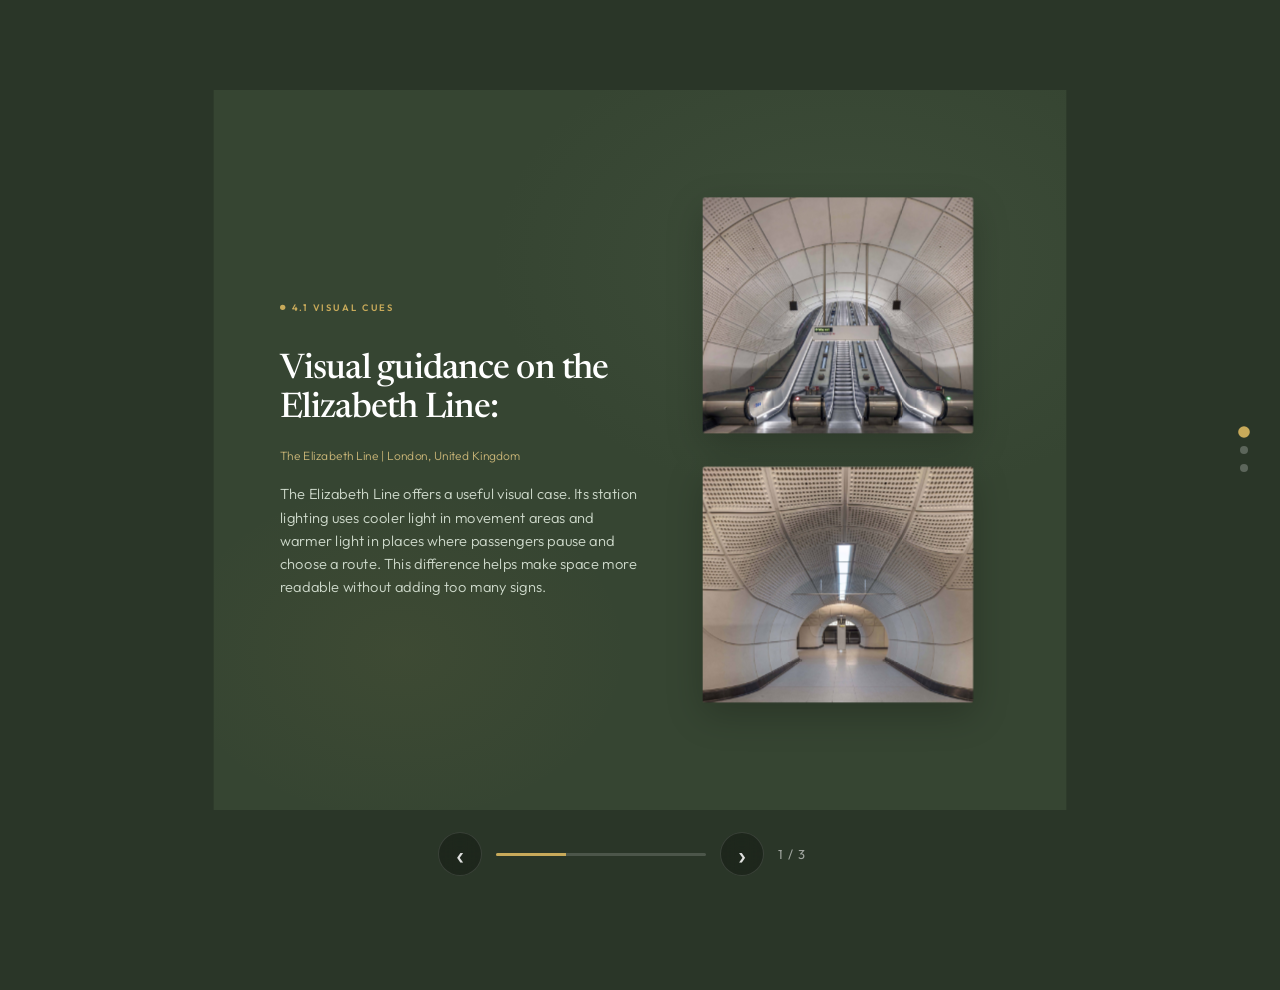
==== CaseStudy/index.html @ 285da4ed "Align case study typography" ====
<!DOCTYPE html>
<html lang="en">

<head>
    <meta charset="UTF-8">
    <meta name="viewport" content="width=device-width, initial-scale=1.0">
    <title>Case Study | Inclusive Design in Public Spaces</title>
    <link rel="preconnect" href="https://fonts.googleapis.com">
    <link rel="preconnect" href="https://fonts.gstatic.com" crossorigin>
    <link
        href="https://fonts.googleapis.com/css2?family=Newsreader:ital,wght@0,300;0,400;0,500;0,600;0,700;1,400&family=Outfit:wght@300;400;500;600;700&display=swap"
        rel="stylesheet">
    <link rel="stylesheet" href="../styles.css">
    <style>
        body.case-study-page {
            background: var(--cream);
        }

        .case-study-page .section-nav {
            opacity: 1;
        }

        .case-study-page .controls {
            opacity: 1;
        }

        .case-study-page .img-frame {
            cursor: zoom-in;
        }

        .case-study-page .img-frame:focus-visible {
            outline: 3px solid var(--gold-400);
            outline-offset: 6px;
        }

        .case-study-page .case-study-project {
            margin: 0;
            font-size: 18px;
            font-weight: 300;
            line-height: 1.58;
        }

        .case-study-page .slide-dark .case-study-project {
            color: rgba(222, 197, 129, .88);
        }

        .case-study-page .slide-light .case-study-project {
            color: var(--sage-600);
        }

        .case-study-page .relation-slide .case-study-project {
            max-width: 700px;
            width: 100%;
            margin: 0 0 26px;
            justify-self: start;
            text-align: left;
        }

        .case-study-lightbox[hidden] {
            display: none;
        }

        .case-study-lightbox {
            position: fixed;
            inset: 0;
            z-index: 12000;
            display: flex;
            align-items: center;
            justify-content: center;
            padding: clamp(18px, 4vw, 56px);
            background: rgba(25, 32, 24, .88);
            backdrop-filter: blur(12px);
            opacity: 0;
            pointer-events: none;
            transition: opacity .28s var(--ease);
        }

        .case-study-lightbox.is-open {
            opacity: 1;
            pointer-events: auto;
        }

        .case-study-lightbox img {
            max-width: min(96vw, 1440px);
            max-height: 86vh;
            object-fit: contain;
            border-radius: 14px;
            background: #fff;
            box-shadow: 0 24px 90px rgba(0, 0, 0, .46);
            opacity: 0;
            transform: translateY(24px) scale(.96);
            transition: opacity .28s var(--ease), transform .34s var(--ease);
        }

        .case-study-lightbox.is-open img {
            opacity: 1;
            transform: translateY(0) scale(1);
        }

        .case-study-lightbox #lightboxClose {
            position: absolute;
            top: max(18px, env(safe-area-inset-top));
            right: max(18px, env(safe-area-inset-right));
            width: 48px;
            height: 48px;
            min-width: 48px;
            min-height: 48px;
            box-sizing: border-box;
            aspect-ratio: 1;
            display: grid;
            place-items: center;
            padding: 0;
            border: 1px solid rgba(255, 255, 255, .28);
            border-radius: 999px;
            background: rgba(0, 0, 0, .34);
            color: #fff;
            font-size: 30px;
            line-height: 1;
            appearance: none;
            -webkit-appearance: none;
            backdrop-filter: blur(10px);
            transform: translateY(8px);
            opacity: 0;
            transition: opacity .24s var(--ease), transform .3s var(--ease);
        }

        .case-study-lightbox.is-open #lightboxClose {
            opacity: 1;
            transform: translateY(0);
        }

        @media (max-width: 900px) {

            html,
            body.case-study-page {
                height: 100%;
                overflow: hidden;
            }

            body.case-study-page {
                display: block;
                background: var(--cream);
            }

            .case-study-page .stage {
                position: fixed;
                inset: 0;
                width: 100vw !important;
                height: 100vh !important;
                height: 100dvh !important;
                min-height: 100svh;
                transform: none !important;
                transform-origin: center center;
                overflow: hidden;
            }

            .case-study-page .slide {
                inset: 0;
                width: 100%;
                min-height: 100%;
                overflow-x: hidden;
                overflow-y: auto;
                -webkit-overflow-scrolling: touch;
            }

            .case-study-page .slide.active {
                display: flex;
            }

            .case-study-page .slide-dark {
                background: var(--sage-950);
            }

            .case-study-page .slide-light {
                background: var(--cream);
            }

            .case-study-page .section-slide {
                justify-content: center;
                align-items: flex-start;
                padding: 36px 24px 104px;
                text-align: left;
            }

            .case-study-page .section-layout {
                width: 100%;
                max-width: 560px;
                flex-direction: column;
                align-items: flex-start;
                transform: none;
            }

            .case-study-page .section-slide .section-mark {
                width: auto;
                font-size: clamp(82px, 29vw, 132px);
                line-height: .86;
                margin-bottom: 12px;
            }

            .case-study-page .section-copy {
                width: 100%;
            }

            .case-study-page .section-kicker {
                margin-bottom: 14px;
            }

            .case-study-page .section-slide .heading-xl {
                font-size: clamp(42px, 13vw, 64px);
                line-height: 1.02;
            }

            .case-study-page .section-line {
                margin: 22px 0 20px;
            }

            .case-study-page .section-slide .section-subtitle {
                max-width: 100%;
                font-size: clamp(18px, 5vw, 22px);
                line-height: 1.5;
            }

            .case-study-page .finding-slide,
            .case-study-page .finding-slide.reverse {
                flex-direction: column;
                align-items: center;
                justify-content: flex-start;
                gap: 22px;
                padding: 28px 18px 118px;
            }

            .case-study-page .finding-copy {
                order: 1;
                width: min(100%, 560px);
                flex: none;
                gap: 16px;
                margin: 0 auto;
            }

            .case-study-page .finding-copy .heading-lg {
                max-width: 100%;
                font-size: clamp(30px, 9.2vw, 46px);
            }

            .case-study-page .finding-images {
                order: 2;
                width: min(100%, 560px);
                height: auto;
                flex: none;
                display: grid;
                grid-template-columns: 1fr;
                grid-template-rows: none;
                gap: 14px;
                justify-items: center;
                margin: 0 auto;
            }

            .case-study-page .finding-images .img-frame {
                width: min(100%, 520px);
                height: clamp(220px, 56vw, 350px);
                border-radius: 18px;
                margin: 0 auto;
            }

            .case-study-page .finding-images .img-frame.contain {
                background: rgba(255, 255, 255, .72);
            }

            .case-study-page .finding-slide.reverse .finding-images .img-frame.contain {
                height: auto;
                aspect-ratio: 4 / 3;
                background: #fff;
            }

            .case-study-page .finding-slide.reverse .finding-images .img-frame.contain img {
                width: 100%;
                height: 100%;
                object-fit: contain;
                background: #fff;
            }

            .case-study-page .relation-slide {
                flex-direction: column;
                align-items: center;
                justify-content: flex-start;
                gap: 18px;
                padding: 28px 18px 118px;
                text-align: left;
            }

            .case-study-page .relation-slide>.section-badge,
            .case-study-page .relation-slide>.heading-lg,
            .case-study-page .relation-slide>.case-study-project,
            .case-study-page .relation-text,
            .case-study-page .relation-images {
                width: min(100%, 560px);
                margin-left: auto;
                margin-right: auto;
            }

            .case-study-page .relation-slide .heading-lg {
                max-width: 560px;
                margin-top: 0;
                margin-bottom: 0;
                font-size: clamp(30px, 9.2vw, 46px);
                line-height: 1.08;
            }

            .case-study-page .relation-text {
                max-width: 560px;
            }

            .case-study-page .case-study-project,
            .case-study-page .relation-slide .case-study-project {
                font-size: clamp(14px, 3.8vw, 18px);
                line-height: 1.58;
                margin-top: 0;
                margin-bottom: 0;
                text-align: left;
            }

            .case-study-page .relation-images {
                display: grid;
                grid-template-columns: 1fr;
                grid-template-rows: none;
                gap: 14px;
                height: auto;
                min-height: 0;
                justify-items: center;
            }

            .case-study-page .relation-images .img-frame {
                width: min(100%, 520px);
                height: clamp(220px, 56vw, 350px);
                border-radius: 18px;
                margin: 0 auto;
                background: rgba(255, 255, 255, .72);
            }

            .case-study-page .relation-images .img-frame.contain img {
                object-fit: contain;
                background: #fff;
            }

            .case-study-page .controls {
                left: 50%;
                right: auto;
                bottom: max(14px, env(safe-area-inset-bottom));
                transform: translate(-50%, 24px);
                width: min(calc(100vw - 32px), 340px);
                display: grid;
                grid-template-columns: 48px minmax(120px, 1fr) 48px;
                grid-template-rows: 48px auto;
                column-gap: 12px;
                row-gap: 5px;
                align-items: center;
                justify-items: center;
                opacity: 0;
                pointer-events: none;
                transition: opacity .28s var(--ease), transform .32s var(--ease);
            }

            .case-study-page.controls-revealed .controls {
                opacity: 1;
                pointer-events: auto;
                transform: translate(-50%, 0);
            }

            .case-study-page .controls button {
                width: 48px;
                height: 48px;
                min-width: 48px;
                min-height: 48px;
                flex: 0 0 auto;
                display: grid;
                place-items: center;
                padding: 0;
                background: rgba(0, 0, 0, .42);
                font-size: 34px;
                line-height: 1;
            }

            .case-study-page .progress-bar {
                width: 100%;
                grid-column: 2;
                grid-row: 1;
            }

            .case-study-page #slideCounter {
                grid-column: 1 / -1;
                grid-row: 2;
                min-width: 0;
                color: rgba(255, 255, 255, .76);
                font-size: 12px;
                text-align: center;
            }

            .case-study-page .section-nav {
                right: 14px;
                top: 18px;
                transform: none;
                flex-direction: row;
                gap: 9px;
                opacity: 1;
            }

            .case-study-page .nav-dot {
                width: 9px;
                height: 9px;
                background: rgba(255, 255, 255, .42);
                box-shadow: 0 0 0 1px rgba(42, 54, 40, .2);
            }

            .case-study-page .nav-dot.active {
                background: var(--gold-400);
            }
        }
    </style>
</head>

<body class="case-study-page">
    <nav class="section-nav" id="sectionNav" aria-label="Slide navigation"></nav>

    <main class="stage" id="stage">
        <section class="slide slide-dark active finding-slide" data-title="Visual Cues">
            <div class="finding-copy">
                <div class="anim-1 section-badge gold"><span class="dot"></span>4.1 Visual Cues</div>
                <h2 class="heading-lg anim-2 editable-text">Visual guidance on the Elizabeth Line:</h2>
                <p class="case-study-project anim-3 editable-text">The Elizabeth Line | London, United Kingdom</p>
                <p class="body-md muted-light anim-4 editable-text">The Elizabeth Line offers a useful visual case. Its
                    station lighting uses cooler light in movement areas and warmer light in places where passengers
                    pause
                    and choose a route. This difference helps make space more readable without adding too many signs.
                </p>
            </div>
            <div class="finding-images anim-scale">
                <figure class="img-frame"><img src="../sources/ppt-content_files/slide_17_image_20.jpg"
                        alt="Elizabeth Line lighting cue"></figure>
                <figure class="img-frame"><img src="../sources/ppt-content_files/slide_17_image_21.jpg"
                        alt="Elizabeth Line wayfinding light"></figure>
            </div>
        </section>

        <section class="slide slide-light finding-slide reverse" data-title="Tactile Cues">
            <div class="finding-images anim-scale">
                <figure class="img-frame"><img src="../sources/ppt-content_files/slide_18_image_22.png"
                        alt="Hazelwood School tactile wall"></figure>
                <figure class="img-frame contain"><img src="../sources/ppt-content_files/slide_18_image_23.png"
                        alt="Hazelwood School route diagram"></figure>
            </div>
            <div class="finding-copy">
                <div class="anim-1 section-badge sage"><span class="dot"></span>4.2 Tactile Cues</div>
                <h2 class="heading-lg anim-2 editable-text">Hazelwood School’s tactile wall</h2>
                <p class="case-study-project anim-3 editable-text">Hazelwood School | Glasgow, United Kingdom</p>
                <p class="body-md anim-4 editable-text">Hazelwood School was designed for children and young people with
                    dual sensory impairments. Its cork-clad sensory wall and trail rail provide steady touch feedback
                    along the route, helping students confirm their location and move with more freedom</p>
            </div>
        </section>

        <section class="slide slide-dark relation-slide" data-title="Vision and Touch" data-relation-version="2">
            <div class="anim-1 section-badge gold"><span class="dot"></span>4.3 Vision and Touch</div>
            <h2 class="heading-lg anim-2 editable-text">The Relationship Between Vision and Touch in The Enabling
                Village</h2>
            <p class="case-study-project anim-3 editable-text">The Enabling Village | Singapore</p>
            <p class="body-md muted-light relation-text anim-4 editable-text">The Enabling Village in Singapore
                illustrates this synergy as a model for universal design. Its continuous pathway system, the "Enable
                Lane," synthesizes visual and tactile cues. For low-vision visitors, high-contrast block colors
                differentiate building zones and walking paths. This visual clarity is simultaneously reinforced by
                varying tactile intensities: the darker, central areas of the path provide stronger tactile feedback,
                while the lighter, peripheral areas offer weaker tactile sensations.</p>
            <div class="relation-images anim-5">
                <figure class="img-frame contain"><img src="../sources/ppt-content_files/slide_19_image_24.png"
                        alt="Enabling Village integrated visual path"></figure>
                <figure class="img-frame contain"><img src="../sources/ppt-content_files/slide_19_image_25.png"
                        alt="Synchronized tactile floor indicators"></figure>
            </div>
        </section>
    </main>

    <div class="controls" aria-label="Slide controls">
        <button type="button" id="prevBtn" aria-label="Previous slide">‹</button>
        <div class="progress-bar">
            <div id="progressFill"></div>
        </div>
        <button type="button" id="nextBtn" aria-label="Next slide">›</button>
        <span id="slideCounter">1 / 3</span>
    </div>

    <div class="case-study-lightbox" id="imageLightbox" hidden>
        <button type="button" id="lightboxClose" aria-label="Close image preview">×</button>
        <img id="lightboxImage" alt="">
    </div>

    <script>
        (function () {
            const stage = document.getElementById('stage');
            const slides = Array.from(document.querySelectorAll('.slide'));
            const progressFill = document.getElementById('progressFill');
            const slideCounter = document.getElementById('slideCounter');
            const sectionNav = document.getElementById('sectionNav');
            const prevBtn = document.getElementById('prevBtn');
            const nextBtn = document.getElementById('nextBtn');
            const controls = document.querySelector('.controls');
            const lightbox = document.getElementById('imageLightbox');
            const lightboxImage = document.getElementById('lightboxImage');
            const lightboxClose = document.getElementById('lightboxClose');
            const mobileQuery = window.matchMedia('(max-width: 900px)');
            let current = 0;
            let touchStartX = 0;
            let touchStartY = 0;
            let lastSwipeAt = 0;
            let lightboxCloseTimer = 0;
            let controlsTimer = 0;

            function scaleStage() {
                if (mobileQuery.matches) {
                    stage.style.transform = 'none';
                    return;
                }
                const scale = Math.min(window.innerWidth / 1920, window.innerHeight / 1080);
                stage.style.transform = `scale(${scale})`;
            }

            function setBodyBackground() {
                document.body.style.background = slides[current].classList.contains('slide-dark') ? 'var(--sage-950)' : 'var(--cream)';
            }

            function showSlide(index) {
                current = Math.max(0, Math.min(index, slides.length - 1));
                slides.forEach((slide, idx) => slide.classList.toggle('active', idx === current));
                progressFill.style.width = `${((current + 1) / slides.length) * 100}%`;
                slideCounter.textContent = `${current + 1} / ${slides.length}`;
                Array.from(sectionNav.children).forEach((dot, idx) => dot.classList.toggle('active', idx === current));
                setBodyBackground();
                scaleStage();
            }

            function revealControls() {
                document.body.classList.add('controls-revealed');
                window.clearTimeout(controlsTimer);
                controlsTimer = window.setTimeout(() => {
                    document.body.classList.remove('controls-revealed');
                }, 3200);
            }

            function openLightbox(frame) {
                if (Date.now() - lastSwipeAt < 260) return;
                const img = frame.querySelector('img');
                if (!img) return;
                window.clearTimeout(lightboxCloseTimer);
                lightboxImage.src = img.currentSrc || img.src;
                lightboxImage.alt = img.alt || '';
                lightbox.hidden = false;
                document.body.classList.add('lightbox-open');
                window.requestAnimationFrame(() => {
                    lightbox.classList.add('is-open');
                });
                lightboxClose.focus();
            }

            function closeLightbox() {
                if (lightbox.hidden) return;
                lightbox.classList.remove('is-open');
                document.body.classList.remove('lightbox-open');
                window.clearTimeout(lightboxCloseTimer);
                lightboxCloseTimer = window.setTimeout(() => {
                    if (lightbox.classList.contains('is-open')) return;
                    lightbox.hidden = true;
                    lightboxImage.removeAttribute('src');
                }, 360);
            }

            slides.forEach((slide, index) => {
                const dot = document.createElement('button');
                dot.type = 'button';
                dot.className = 'nav-dot';
                dot.title = slide.dataset.title || `Slide ${index + 1}`;
                dot.setAttribute('aria-label', `Go to ${dot.title}`);
                dot.addEventListener('click', () => showSlide(index));
                sectionNav.appendChild(dot);
            });

            document.querySelectorAll('.img-frame').forEach(frame => {
                frame.tabIndex = 0;
                frame.setAttribute('role', 'button');
                frame.setAttribute('aria-label', 'Open image preview');
                frame.addEventListener('click', () => openLightbox(frame));
                frame.addEventListener('keydown', e => {
                    if (e.key !== 'Enter' && e.key !== ' ') return;
                    e.preventDefault();
                    e.stopPropagation();
                    openLightbox(frame);
                });
            });

            prevBtn.addEventListener('click', () => showSlide(current - 1));
            nextBtn.addEventListener('click', () => showSlide(current + 1));
            controls.addEventListener('pointerdown', revealControls);
            controls.addEventListener('click', revealControls);
            lightboxClose.addEventListener('click', closeLightbox);
            lightbox.addEventListener('click', e => {
                if (e.target === lightbox) closeLightbox();
            });
            window.addEventListener('resize', scaleStage);
            if (typeof mobileQuery.addEventListener === 'function') {
                mobileQuery.addEventListener('change', scaleStage);
            } else {
                mobileQuery.addListener(scaleStage);
            }

            document.addEventListener('keydown', e => {
                if (e.key === 'Escape' && !lightbox.hidden) {
                    closeLightbox();
                    return;
                }
                if (!lightbox.hidden) return;
                if (e.key === 'ArrowRight' || e.key === 'PageDown' || e.key === ' ') {
                    e.preventDefault();
                    showSlide(current + 1);
                }
                if (e.key === 'ArrowLeft' || e.key === 'PageUp') {
                    e.preventDefault();
                    showSlide(current - 1);
                }
                if (e.key === 'Home') showSlide(0);
                if (e.key === 'End') showSlide(slides.length - 1);
            });

            stage.addEventListener('touchstart', e => {
                if (!e.changedTouches.length) return;
                touchStartX = e.changedTouches[0].clientX;
                touchStartY = e.changedTouches[0].clientY;
            }, { passive: true });

            stage.addEventListener('touchend', e => {
                if (!e.changedTouches.length) return;
                const dx = e.changedTouches[0].clientX - touchStartX;
                const dy = e.changedTouches[0].clientY - touchStartY;
                if (dy < -54 && Math.abs(dy) > Math.abs(dx) * 1.15) {
                    revealControls();
                    return;
                }
                if (Math.abs(dx) < 48 || Math.abs(dx) < Math.abs(dy) * 1.4) return;
                lastSwipeAt = Date.now();
                showSlide(current + (dx < 0 ? 1 : -1));
            }, { passive: true });

            showSlide(0);
        })();
    </script>
</body>

</html>
---- styles.css ----
:root {
    --sage-950: #2a3628;
    --sage-900: #364532;
    --sage-800: #45593f;
    --sage-700: #536d4c;
    --sage-600: #667862;
    --sage-500: #7a8e74;
    --sage-400: #92a88c;
    --sage-300: #afc1aa;
    --sage-200: #cfdacc;
    --sage-100: #e5ece3;
    --sage-50: #f2f5f1;
    --gold-500: #b89a4a;
    --gold-400: #c8aa5a;
    --gold-300: #d4be7e;
    --gold-200: #e4d6a8;
    --cream: #f7f5ef;
    --cream-d: #edeadf;
    --text-dark: #1a1f1a;
    --text-body: #3a3d3a;
    --text-muted: #6a6e6a;
    --panel: rgba(255, 255, 255, .045);
    --panel-border: rgba(255, 255, 255, .095);
    --shadow: 0 18px 56px rgba(0, 0, 0, .22);
    --ease: cubic-bezier(.22, .61, .36, 1);
}

* {
    box-sizing: border-box;
}

html,
body {
    width: 100%;
    height: 100%;
    margin: 0;
    overflow: hidden;
}

body {
    background: var(--sage-950);
    color: #fff;
    font-family: 'Outfit', system-ui, -apple-system, BlinkMacSystemFont, sans-serif;
    display: flex;
    align-items: center;
    justify-content: center;
}

button,
input,
textarea,
select {
    font: inherit;
}

button {
    cursor: pointer;
}

.stage {
    width: 1920px;
    height: 1080px;
    position: relative;
    overflow: hidden;
    transform-origin: center center;
    background: var(--sage-950);
}

.slide {
    position: absolute;
    inset: 0;
    display: none;
    overflow: hidden;
}

.slide.active {
    display: flex;
}

.stage.cover-fit {
    width: 100vw;
    height: 100vh;
    transform: none !important;
}

.stage.cover-fit .cover-content {
    flex-basis: min(58%, 980px);
    padding: clamp(56px, 8vh, 110px) clamp(48px, 5vw, 90px) clamp(56px, 8vh, 110px) clamp(64px, 7vw, 128px);
}

.stage.cover-fit .heading-xl {
    font-size: clamp(46px, 5vw, 82px);
}

.stage.cover-fit .cover-content .body-lg {
    font-size: clamp(22px, 1.8vw, 30px);
}

.heading-xl,
.heading-lg,
.heading-md {
    font-family: 'Newsreader', Georgia, serif;
    font-weight: 500;
    line-height: 1.13;
    letter-spacing: -.025em;
    margin: 0;
}

.heading-xl {
    font-size: 68px;
}

.heading-lg {
    font-size: 52px;
}

.heading-md {
    font-size: 38px;
}

.body-lg,
.body-md,
.body-sm {
    font-weight: 300;
    line-height: 1.58;
    margin: 0;
}

.body-lg {
    font-size: 28px;
}

.body-md {
    font-size: 22px;
}

.body-sm {
    font-size: 18px;
}

.muted-light {
    color: var(--sage-200);
}

.slide-dark {
    background: var(--sage-900);
    color: #fff;
}

.slide-light {
    background: var(--cream);
    color: var(--text-dark);
}

.slide-dark::before,
.section-slide::before,
.gallery-slide::before,
.finding-slide::before,
.relation-slide::before,
.implication-slide::before,
.conclusion-slide::before,
.thanks-slide::before {
    content: '';
    position: absolute;
    inset: 0;
    background:
        radial-gradient(ellipse 760px 520px at 74% 24%, rgba(102, 120, 98, .16), transparent 70%),
        radial-gradient(ellipse 480px 360px at 22% 78%, rgba(184, 154, 74, .06), transparent 72%);
    pointer-events: none;
}

.section-badge {
    display: inline-flex;
    align-items: center;
    gap: 10px;
    font-size: 14px;
    font-weight: 600;
    letter-spacing: 3px;
    text-transform: uppercase;
    margin-bottom: 30px;
}

.section-badge .dot {
    width: 8px;
    height: 8px;
    border-radius: 999px;
    background: currentColor;
}

.section-badge.gold,
.gold-label {
    color: var(--gold-400);
}

.section-badge.sage {
    color: var(--sage-600);
}

.gold-line {
    width: 82px;
    height: 2px;
    background: linear-gradient(90deg, var(--gold-400), transparent);
    margin: 30px 0;
}

.keyword-row {
    display: flex;
    gap: 10px;
    flex-wrap: wrap;
    align-items: center;
}

.keyword-tag {
    display: inline-block;
    padding: 7px 18px;
    border: 1px solid rgba(255, 255, 255, .16);
    border-radius: 2px;
    color: var(--sage-200);
    font-size: 15px;
    letter-spacing: .4px;
}

.img-frame {
    border-radius: var(--image-radius, 4px);
    overflow: hidden;
    box-shadow: var(--shadow);
    background: rgba(0, 0, 0, .12);
    position: relative;
}

.img-frame img {
    width: 100%;
    height: 100%;
    object-fit: cover;
    display: block;
}

.img-frame.contain img {
    object-fit: contain;
    background: #fff;
}

.finding-card,
.finding-card-dark,
.chart-card,
.method-card,
.question-card,
.disc-item {
    border-radius: 4px;
}

.finding-card {
    background: rgba(102, 120, 98, .08);
    border: 1px solid rgba(102, 120, 98, .18);
    padding: 30px;
}

.finding-card-dark {
    background: rgba(255, 255, 255, .045);
    border: 1px solid rgba(255, 255, 255, .09);
    padding: 30px;
}

.finding-card p,
.finding-card-dark p {
    margin: 0;
    font-size: 21px;
    font-weight: 300;
    line-height: 1.48;
}

.small-label {
    margin: 0 0 10px !important;
    font-size: 14px !important;
    font-weight: 700 !important;
    letter-spacing: 2px;
    text-transform: uppercase;
    color: var(--sage-600);
}

.quote-block {
    margin: 0;
    border-left: 3px solid var(--gold-400);
    padding-left: 28px;
    font-family: 'Newsreader', Georgia, serif;
    font-size: 28px;
    font-style: italic;
    line-height: 1.5;
    color: var(--sage-200);
}

.sage-quote {
    color: var(--sage-700);
    border-color: var(--sage-500);
}

.cover-slide {
    flex-direction: row;
    padding: 0;
}

.cover-bg,
.cover-blur,
.cover-shade {
    position: absolute;
    inset: 0;
}

.cover-bg {
    background: var(--cover-image) center / cover no-repeat;
}

.cover-blur {
    backdrop-filter: blur(28px);
    -webkit-backdrop-filter: blur(28px);
    -webkit-mask-image: linear-gradient(to right, black 0%, black 45%, transparent 75%);
    mask-image: linear-gradient(to right, black 0%, black 45%, transparent 75%);
}

.cover-shade {
    background: linear-gradient(to right, rgba(42, 54, 40, .84) 0%, rgba(42, 54, 40, .62) 42%, rgba(42, 54, 40, .18) 67%, transparent 82%);
}

.cover-content {
    position: relative;
    z-index: 2;
    flex: 0 0 55%;
    padding: 100px 80px 100px 120px;
    display: flex;
    flex-direction: column;
    justify-content: center;
}

.cover-content .heading-xl {
    max-width: 900px;
    margin-bottom: 0;
}

.cover-content .body-lg {
    color: var(--sage-200);
    max-width: 735px;
    margin-bottom: 46px;
}

.cover-meta {
    margin-top: 46px;
    color: rgba(255, 255, 255, .48);
    font-size: 15px;
    display: flex;
    gap: 28px;
}

.toc-slide {
    flex-direction: column;
    justify-content: center;
    padding: 80px 120px;
}

.toc-slide .heading-lg {
    color: var(--sage-800);
    margin-bottom: 54px;
}

.toc-grid {
    display: grid;
    grid-template-columns: repeat(3, 1fr);
    gap: 24px;
}

.toc-card {
    text-align: left;
    padding: 34px 34px 32px;
    background: #fff;
    border: 1px solid var(--cream-d);
    border-radius: 4px;
    color: inherit;
    min-height: 190px;
    transition: transform .28s var(--ease), box-shadow .28s var(--ease), border-color .28s var(--ease);
}

.toc-card:hover {
    transform: translateY(-5px);
    box-shadow: 0 16px 42px rgba(42, 54, 40, .12);
    border-color: var(--sage-300);
}

.toc-number {
    display: block;
    font-family: 'Newsreader', serif;
    font-size: 48px;
    font-weight: 300;
    color: var(--sage-400);
    margin-bottom: 8px;
}

.toc-title {
    display: block;
    font-size: 20px;
    font-weight: 600;
    color: var(--sage-800);
    margin-bottom: 8px;
}

.toc-desc {
    display: block;
    font-size: 15px;
    color: var(--text-muted);
    line-height: 1.48;
}

.section-slide {
    flex-direction: column;
    justify-content: center;
    align-items: center;
    text-align: center;
    padding: 120px;
}

.section-mark {
    font-family: 'Newsreader', serif;
    font-size: 190px;
    font-weight: 300;
    line-height: .88;
    color: var(--gold-400);
    opacity: .92;
}

.section-slide .heading-xl {
    font-size: 88px;
    margin: 28px 0 18px;
}

.section-subtitle {
    margin: 0;
    color: var(--sage-300);
    font-size: 30px;
    letter-spacing: .02em;
}

.split-slide,
.case-slide,
.finding-slide,
.conclusion-slide,
.implication-slide,
.framework-slide,
.method-field-slide,
.profile-slide {
    flex-direction: row;
    padding: 0;
}

.text-panel,
.media-panel,
.case-copy,
.gallery-copy,
.finding-copy,
.conclusion-copy,
.implication-copy,
.framework-copy,
.profile-copy,
.method-copy,
.stats-left,
.stats-right {
    position: relative;
    z-index: 1;
}

.text-panel {
    flex: 1;
    padding: 90px 86px;
    display: flex;
    flex-direction: column;
    justify-content: center;
    gap: 28px;
}

.text-panel.wide {
    flex: 1.08;
}

.media-panel {
    flex: .92;
    padding: 66px 82px 66px 0;
    display: flex;
    align-items: center;
    justify-content: center;
}

.media-panel.narrow {
    flex: .85;
}

.media-panel .img-frame {
    width: 100%;
    height: 720px;
}

.feature-list {
    margin: 0;
    padding: 0;
    list-style: none;
    display: grid;
    gap: 18px;
}

.feature-list li {
    font-size: 22px;
    line-height: 1.55;
    color: var(--text-body);
    padding-left: 28px;
    position: relative;
}

.feature-list li::before {
    content: '';
    position: absolute;
    left: 0;
    top: 15px;
    width: 8px;
    height: 8px;
    border-radius: 50%;
    background: var(--sage-600);
}

.stats-slide {
    flex-direction: row;
    padding: 0;
}

.stats-left {
    flex: 1;
    padding: 82px 48px 82px 100px;
    display: flex;
    flex-direction: column;
    justify-content: center;
}

.stat-number {
    font-family: 'Newsreader', serif;
    font-size: 142px;
    line-height: 1;
    font-weight: 300;
    color: var(--gold-400);
    margin-bottom: 12px;
}

.stat-number span:last-child {
    font-size: 58px;
    margin-left: 8px;
    vertical-align: top;
}

.stats-left .heading-md {
    max-width: 680px;
    margin-bottom: 20px;
}

.stats-left .body-md {
    max-width: 600px;
    margin-bottom: 30px;
}

.mini-image-row {
    display: flex;
    gap: 16px;
}

.mini-image-row .img-frame {
    width: 142px;
    height: 100px;
    background: #fff;
    padding: 8px;
}

.mini-image-row img {
    object-fit: contain;
}

.stats-right {
    flex: .96;
    padding: 82px 100px 82px 30px;
    display: flex;
    flex-direction: column;
    justify-content: center;
    gap: 24px;
}

.chart-card {
    background: rgba(255, 255, 255, .045);
    border: 1px solid rgba(255, 255, 255, .08);
    padding: 20px;
}

.chart-card .img-frame {
    height: 310px;
    box-shadow: none;
}

.bar-row {
    display: flex;
    align-items: center;
    gap: 16px;
    margin-bottom: 14px;
}

.bar-row .bar-label {
    width: 200px;
    text-align: right;
    font-size: 18px;
    font-weight: 400;
    color: var(--sage-200);
}

.bar-row .bar-track {
    flex: 1;
    height: 24px;
    background: rgba(255, 255, 255, .06);
    border-radius: 3px;
    overflow: hidden;
}

.bar-row .bar-fill {
    height: 100%;
    background: linear-gradient(90deg, var(--sage-600), var(--sage-400));
    border-radius: 3px;
    width: 0%;
    transition: width 1.2s cubic-bezier(.25, .46, .45, .94);
}

.bar-row .bar-value {
    width: 120px;
    font-size: 18px;
    font-weight: 600;
    color: var(--gold-400);
}

.question-slide {
    align-items: center;
    justify-content: center;
    padding: 80px 110px;
    gap: 54px;
}

.question-image {
    flex: .86;
    height: 720px;
}

.question-card {
    flex: 1;
    background: rgba(255, 255, 255, .045);
    border: 1px solid rgba(255, 255, 255, .09);
    padding: 54px;
    backdrop-filter: blur(12px);
}

.question-card .heading-lg {
    font-size: 48px;
}

.case-slide {
    align-items: center;
    gap: 58px;
    padding: 76px 100px;
}

.case-slide.reverse {
    flex-direction: row;
}

.case-image {
    flex: 1.04;
    height: 760px;
}

.case-copy {
    flex: .88;
    display: flex;
    flex-direction: column;
    justify-content: center;
    gap: 28px;
}

.case-copy .heading-lg {
    color: var(--sage-800);
}

.gallery-slide {
    align-items: center;
    padding: 84px 100px;
    gap: 54px;
}

.gallery-copy {
    flex: .88;
    display: flex;
    flex-direction: column;
    gap: 30px;
}

.gallery-grid {
    flex: 1.08;
    display: grid;
    grid-template-columns: 1fr 1fr;
    grid-template-rows: 360px 300px;
    gap: 18px;
}

.gallery-grid .img-frame:first-child {
    grid-row: span 2;
}

.framework-slide {
    flex-direction: row;
    align-items: center;
    gap: 28px;
    padding: 58px 60px;
}

.framework-copy {
    flex: .52;
    display: flex;
    flex-direction: column;
    justify-content: center;
    gap: 24px;
    max-width: 470px;
}

.framework-image {
    flex: 1.58;
    height: 890px;
    background: transparent;
    padding: 0;
}

.method-field-slide {
    align-items: stretch;
    gap: 24px;
    padding: 36px 34px 36px 62px;
}

.method-copy {
    flex: 0 0 500px;
    display: flex;
    flex-direction: column;
    justify-content: center;
    gap: 30px;
}

.method-copy .heading-lg {
    color: var(--sage-800);
}

.method-pair {
    display: grid;
    grid-template-columns: 1fr;
    gap: 16px;
}

.method-card {
    background: #fff;
    border: 1px solid var(--cream-d);
    padding: 28px;
    box-shadow: 0 12px 34px rgba(42, 54, 40, .08);
}

.method-card span {
    display: block;
    font-family: 'Newsreader', serif;
    font-size: 46px;
    font-weight: 300;
    color: var(--sage-400);
    margin-bottom: 10px;
}

.method-card h3 {
    margin: 0 0 10px;
    color: var(--sage-800);
    font-size: 22px;
}

.method-card p {
    margin: 0;
    color: var(--text-body);
    font-size: 17px;
    line-height: 1.52;
}

.slide-dark .method-card {
    background: rgba(255, 255, 255, .045);
    border-color: rgba(255, 255, 255, .09);
    box-shadow: none;
}

.slide-dark .method-card h3 {
    color: #fff;
}

.slide-dark .method-card p {
    color: var(--sage-200);
}

.method-images {
    flex: 1;
    display: grid;
    grid-template-columns: 1fr 1fr;
    grid-template-rows: repeat(2, minmax(0, 1fr));
    align-self: stretch;
    min-height: 0;
    gap: 6px;
}

.method-images .img-frame {
    background: transparent;
    box-shadow: none;
    width: 100%;
    height: 100%;
}

.method-images .img-frame.contain img {
    object-fit: cover;
    background: transparent;
}

.empathy-map-frame {
    background: #fff;
}

.empathy-map-svg {
    width: 100%;
    height: 100%;
    display: block;
    font-family: 'Inter', Arial, sans-serif;
}

.empathy-map-heading {
    fill: #000;
    font-size: 26px;
    font-weight: 700;
}

.empathy-map-body {
    fill: #000;
    font-size: 22px;
    font-weight: 400;
}

.empathy-map-core {
    fill: #000;
    font-size: 34px;
    font-weight: 800;
    opacity: 0;
    transform-box: view-box;
    transform-origin: 491px 410px;
}

.empathy-map-line {
    fill: none;
    stroke: #515151;
    stroke-width: 2.4;
    stroke-linecap: square;
    opacity: 0;
    stroke-dasharray: var(--len, 320);
    stroke-dashoffset: var(--len, 320);
}

.empathy-map-node {
    opacity: 0;
    transform-box: view-box;
    transform-origin: 491px 410px;
}

.slide.active .empathy-map-core {
    animation: empathyMapCoreIn .48s var(--ease) both .78s;
}

.slide.active .empathy-map-line {
    animation: empathyMapLineOut .72s var(--ease) both calc(.92s + var(--delay, 0s));
}

.slide.active .empathy-map-node {
    animation: empathyMapNodeOut .68s var(--ease) both calc(1s + var(--delay, 0s));
}

.profile-slide {
    align-items: center;
    padding: 0 100px 0 0;
    gap: 40px;
}

.profile-image {
    flex: 1.4;
    height: 100%;
    background: transparent;
    box-shadow: none;
    border-radius: 0;
    mix-blend-mode: darken;
}

.profile-image img {
    object-fit: contain;
    object-position: left center;
}

.profile-copy {
    flex: .88;
    display: flex;
    flex-direction: column;
    justify-content: center;
    gap: 24px;
}

.profile-copy .heading-lg {
    color: var(--sage-800);
}

.finding-slide {
    align-items: center;
    padding: 76px 100px;
    gap: 54px;
}

.finding-slide.reverse {
    flex-direction: row;
}

.finding-copy {
    flex: 1;
    display: flex;
    flex-direction: column;
    justify-content: center;
    gap: 26px;
}

.finding-copy .heading-lg {
    max-width: 720px;
}

.slide-light .finding-copy .heading-lg {
    color: var(--sage-800);
}

.finding-images {
    flex: .9;
    display: grid;
    gap: 18px;
    height: 790px;
    grid-template-rows: 1fr 1fr;
}

.relation-slide {
    grid-template-columns: 760px minmax(0, 1fr);
    grid-template-rows: auto auto auto 1fr;
    column-gap: 60px;
    align-items: center;
    text-align: left;
    padding: 72px 82px 72px 96px;
}

.slide.active.relation-slide {
    display: grid;
}

.relation-slide .heading-lg {
    max-width: 740px;
    margin: 0 0 34px;
}

.relation-center {
    display: flex;
    align-items: center;
    justify-content: flex-start;
    gap: 18px;
    margin: 0 0 34px;
}

.relation-circle {
    width: 245px;
    height: 245px;
    border-radius: 50%;
    border: 2px solid var(--sage-500);
    display: flex;
    flex-direction: column;
    justify-content: center;
    align-items: center;
    padding: 30px;
    text-align: center;
}

.relation-circle span {
    color: var(--gold-400);
    text-transform: uppercase;
    letter-spacing: 2px;
    font-weight: 700;
    margin-bottom: 12px;
}

.relation-circle p {
    margin: 0;
    color: var(--sage-200);
    font-size: 16px;
    line-height: 1.45;
}

.relation-core {
    width: 150px;
    height: 150px;
    border-radius: 50%;
    margin: 0;
    z-index: 2;
    background: rgba(184, 154, 74, .14);
    border: 2px solid var(--gold-500);
    color: var(--gold-300);
    display: flex;
    align-items: center;
    justify-content: center;
    padding: 18px;
    font-weight: 600;
    font-size: 15px;
    line-height: 1.25;
    text-align: center;
}

.relation-text {
    max-width: 700px;
    margin: 0;
}

.relation-images {
    grid-column: 2;
    grid-row: 1 / 5;
    display: grid;
    grid-template-rows: 1fr 1fr;
    gap: 22px;
    width: 100%;
    height: 100%;
    min-height: 0;
}

.relation-images .img-frame {
    width: 100%;
    height: 100%;
    background: transparent;
}

.relation-images .img-frame.contain img {
    object-fit: cover;
    background: transparent;
}

.implication-slide {
    align-items: center;
    padding: 76px 100px;
    gap: 54px;
}

.implication-copy {
    flex: 1;
    display: flex;
    flex-direction: column;
    gap: 28px;
}

.implication-grid {
    display: grid;
    gap: 22px;
}

.disc-item {
    display: grid;
    grid-template-columns: 72px 1fr;
    column-gap: 24px;
    background: rgba(255, 255, 255, .045);
    border: 1px solid rgba(255, 255, 255, .09);
    padding: 26px;
}

.disc-item span {
    grid-row: span 2;
    font-family: 'Newsreader', serif;
    font-size: 52px;
    line-height: 1;
    font-weight: 300;
    color: var(--gold-400);
}

.disc-item h3 {
    margin: 0 0 8px;
    font-family: 'Newsreader', serif;
    font-size: 28px;
    font-weight: 500;
}

.disc-item p {
    margin: 0;
    color: var(--sage-200);
    font-size: 18px;
    line-height: 1.5;
}

.implication-image {
    flex: .86;
    height: 760px;
    background: #fff;
    padding: 20px;
}

.conclusion-slide {
    align-items: center;
    padding: 76px 100px;
    gap: 54px;
}

.conclusion-copy {
    flex: 1.05;
    display: flex;
    flex-direction: column;
    justify-content: center;
}

.conclusion-copy .heading-xl {
    font-size: 58px;
    max-width: 820px;
}

.conclusion-copy .body-lg {
    max-width: 820px;
}

.conclusion-image {
    flex: .9;
    height: 760px;
}

.thanks-slide {
    flex-direction: column;
    align-items: center;
    justify-content: center;
    text-align: center;
    padding: 110px 180px;
}

.thanks-slide .heading-xl {
    font-size: 88px;
}

.thanks-slide .gold-line {
    margin-left: auto;
    margin-right: auto;
}

.thanks-slide .body-lg {
    max-width: 760px;
    margin-bottom: 54px;
}

.thanks-orb {
    position: absolute;
    width: 740px;
    height: 740px;
    border-radius: 50%;
    background: radial-gradient(circle, rgba(102, 120, 98, .22), transparent 68%);
}

.thanks-meta {
    margin-top: 54px;
    color: rgba(255, 255, 255, .42);
    font-size: 16px;
}

.controls {
    position: fixed;
    z-index: 9000;
    left: 50%;
    bottom: 24px;
    transform: translateX(-50%);
    display: flex;
    align-items: center;
    gap: 14px;
    opacity: .08;
    transition: opacity .25s;
}

body:hover .controls,
body.edit-mode .controls {
    opacity: 1;
}

.controls button {
    width: 44px;
    height: 44px;
    border-radius: 50%;
    border: 1px solid rgba(255, 255, 255, .12);
    color: rgba(255, 255, 255, .86);
    background: rgba(0, 0, 0, .28);
    backdrop-filter: blur(10px);
    font-size: 30px;
    line-height: 1;
}

.progress-bar {
    width: 210px;
    height: 3px;
    background: rgba(255, 255, 255, .16);
    border-radius: 99px;
    overflow: hidden;
}

.progress-bar div {
    height: 100%;
    width: 0%;
    background: var(--gold-400);
    transition: width .35s var(--ease);
}

#slideCounter {
    min-width: 64px;
    color: rgba(255, 255, 255, .56);
    font-size: 13px;
    letter-spacing: 1px;
}

.section-nav {
    position: fixed;
    z-index: 8000;
    right: 32px;
    top: 50%;
    transform: translateY(-50%);
    display: flex;
    flex-direction: column;
    gap: 10px;
    opacity: .08;
    transition: opacity .25s;
}

body:hover .section-nav,
body.edit-mode .section-nav {
    opacity: 1;
}

.nav-dot {
    width: 8px;
    height: 8px;
    border-radius: 50%;
    background: rgba(255, 255, 255, .24);
    border: 0;
    padding: 0;
    transition: transform .25s, background .25s;
}

.nav-dot.active {
    background: var(--gold-400);
    transform: scale(1.45);
}

#editToggle {
    position: fixed;
    top: 18px;
    right: 18px;
    z-index: 10001;
    border: 0;
    border-radius: 6px;
    padding: 10px 18px;
    background: var(--sage-600);
    color: #fff;
    font-weight: 700;
    box-shadow: 0 8px 28px rgba(0, 0, 0, .28);
    opacity: 0;
    pointer-events: none;
    transition: opacity .25s;
}

.edit-hover-zone {
    position: fixed;
    top: 0;
    right: 0;
    width: 120px;
    height: 80px;
    z-index: 10000;
}

.edit-hover-zone:hover~#editToggle,
#editToggle:hover,
#editToggle:focus-visible {
    opacity: 1;
    pointer-events: auto;
}

body.edit-mode #editToggle {
    opacity: 1;
    pointer-events: auto;
    background: #b94b42;
}

.editor-panel {
    position: fixed;
    z-index: 10000;
    top: 0;
    right: 0;
    width: 360px;
    height: 100vh;
    transform: translateX(100%);
    transition: transform .32s var(--ease);
    background: #141914;
    color: #fff;
    border-left: 1px solid rgba(255, 255, 255, .1);
    box-shadow: -14px 0 44px rgba(0, 0, 0, .36);
    display: flex;
    flex-direction: column;
}

.editor-panel.open {
    transform: translateX(0);
}

.editor-head {
    display: flex;
    justify-content: space-between;
    align-items: center;
    padding: 18px 18px 14px;
    border-bottom: 1px solid rgba(255, 255, 255, .1);
}

.editor-head span {
    display: block;
    font-weight: 700;
    color: var(--gold-400);
    letter-spacing: 1px;
    text-transform: uppercase;
}

.editor-head small {
    display: block;
    margin-top: 4px;
    color: rgba(255, 255, 255, .45);
}

#closeEditor {
    width: 32px;
    height: 32px;
    border-radius: 50%;
    border: 0;
    background: rgba(255, 255, 255, .08);
    color: #fff;
    font-size: 22px;
}

.editor-body {
    padding: 16px 18px 24px;
    overflow-y: auto;
    display: grid;
    gap: 14px;
}

.field {
    display: grid;
    gap: 7px;
}

.field span {
    color: rgba(255, 255, 255, .62);
    font-size: 12px;
    letter-spacing: .7px;
    text-transform: uppercase;
}

.field input,
.field textarea,
.field select {
    width: 100%;
    border: 1px solid rgba(255, 255, 255, .13);
    border-radius: 6px;
    background: rgba(255, 255, 255, .06);
    color: #fff;
    padding: 9px 10px;
    outline: none;
}

.field textarea {
    resize: vertical;
    min-height: 92px;
}

.field input[type="color"] {
    height: 42px;
    padding: 4px;
}

.field input[type="file"] {
    color: rgba(255, 255, 255, .78);
}

.field-grid {
    display: grid;
    grid-template-columns: 1fr 1fr;
    gap: 12px;
}

.editor-actions {
    display: grid;
    grid-template-columns: 1fr 1fr;
    gap: 10px;
    margin-top: 4px;
}

.editor-actions button {
    border: 0;
    border-radius: 6px;
    padding: 10px 8px;
    color: #fff;
    background: rgba(255, 255, 255, .1);
    font-weight: 600;
}

.editor-actions button:first-child,
.editor-actions button:last-child {
    background: var(--sage-600);
}

body.edit-mode .editable-text,
body.edit-mode .img-frame,
body.edit-mode .toc-card {
    outline: 1px dashed transparent;
    outline-offset: 3px;
    transition: outline-color .16s;
}

body.edit-mode .editable-text:hover,
body.edit-mode .img-frame:hover,
body.edit-mode .toc-card:hover {
    outline-color: rgba(200, 170, 90, .55);
}

body.edit-mode .selected-edit {
    outline: 2px solid var(--gold-400) !important;
    outline-offset: 4px;
}

body.edit-mode .editable-text {
    cursor: text;
}

body.edit-mode .img-frame {
    cursor: move;
    overflow: visible;
}

.edit-handle {
    display: none;
    position: absolute;
    width: 18px;
    height: 18px;
    right: -9px;
    bottom: -9px;
    border-radius: 3px;
    background: var(--gold-400);
    border: 2px solid #fff;
    cursor: nwse-resize;
    z-index: 10;
}

body.edit-mode .selected-edit .edit-handle,
body.edit-mode .img-frame:hover .edit-handle {
    display: block;
}

@keyframes fadeUp {
    from {
        opacity: 0;
        transform: translateY(40px);
    }

    to {
        opacity: 1;
        transform: translateY(0);
    }
}

@keyframes fadeIn {
    from {
        opacity: 0;
    }

    to {
        opacity: 1;
    }
}

@keyframes scaleIn {
    from {
        opacity: 0;
        transform: scale(.94);
    }

    to {
        opacity: 1;
        transform: scale(1);
    }
}

@keyframes empathyMapCoreIn {
    from {
        opacity: 0;
        transform: scale(.74);
    }

    to {
        opacity: 1;
        transform: scale(1);
    }
}

@keyframes empathyMapLineOut {
    from {
        opacity: 1;
        stroke-dashoffset: var(--len, 320);
    }

    to {
        opacity: 1;
        stroke-dashoffset: 0;
    }
}

@keyframes empathyMapNodeOut {
    from {
        opacity: 0;
        transform: translate(var(--sx, 0), var(--sy, 0)) scale(.94);
    }

    to {
        opacity: 1;
        transform: translate(0, 0) scale(1);
    }
}

.slide.active .anim-1 {
    animation: fadeUp .78s var(--ease) both .12s;
}

.slide.active .anim-2 {
    animation: fadeUp .78s var(--ease) both .28s;
}

.slide.active .anim-3 {
    animation: fadeUp .78s var(--ease) both .44s;
}

.slide.active .anim-4 {
    animation: fadeUp .78s var(--ease) both .60s;
}

.slide.active .anim-5 {
    animation: fadeUp .78s var(--ease) both .76s;
}

.slide.active .anim-scale {
    animation: scaleIn .86s var(--ease) both .28s;
}

@media (max-width: 900px) {
    .stage.cover-fit .cover-content {
        flex-basis: 100%;
        padding: 48px 36px;
    }

    .stage.cover-fit .heading-xl {
        font-size: clamp(38px, 9vw, 62px);
    }

    .cover-content .body-lg {
        font-size: 20px;
    }

    .keyword-tag {
        font-size: 13px;
    }
}


.section-badge,
.section-badge.sage,
.section-badge.gold {
    color: var(--gold-400) !important;
}

.section-badge .dot {
    background: currentColor !important;
}

.slide-light .heading-xl,
.slide-light .heading-lg,
.slide-light .heading-md {
    color: var(--sage-800) !important;
}

.slide-dark:not(.section-slide) .heading-xl,
.slide-dark:not(.section-slide) .heading-lg,
.slide-dark:not(.section-slide) .heading-md {
    color: #fff;
}

.section-slide {
    flex-direction: row;
    align-items: center;
    justify-content: flex-start;
    text-align: left;
    padding: 0 0 0 78px;
}

.section-slide::before {
    background:
        radial-gradient(ellipse 620px 420px at 70% 25%, rgba(102, 120, 98, .12), transparent 72%),
        radial-gradient(ellipse 520px 360px at 28% 58%, rgba(102, 120, 98, .10), transparent 70%);
}

.slide-light.section-slide::before {
    background: radial-gradient(ellipse 680px 440px at 74% 24%, rgba(102, 120, 98, .10), transparent 72%);
}

.section-layout {
    position: relative;
    z-index: 1;
    display: flex;
    align-items: center;
    gap: 0;
    transform: translateY(-8px);
}

.section-slide .section-mark {
    width: 172px;
    font-size: 130px;
    line-height: .9;
    font-weight: 300;
    opacity: 1;
    margin: 0;
    color: rgba(200, 170, 90, .26);
}

.slide-light.section-slide .section-mark {
    color: rgba(200, 170, 90, .23);
}

.section-copy {
    width: 620px;
    padding-left: 0;
}

.section-kicker {
    margin: 0 0 18px;
    font-size: 10px;
    letter-spacing: 2.4px;
    font-weight: 700;
}

.section-slide .heading-xl {
    font-size: 48px;
    line-height: 1.08;
    margin: 0;
}

.slide-dark.section-slide .heading-xl {
    color: #fff !important;
}

.slide-light.section-slide .heading-xl {
    color: var(--sage-800) !important;
}

.section-line {
    width: 42px;
    height: 1px;
    background: var(--gold-400);
    margin: 28px 0 24px;
    opacity: .8;
}

.section-slide .section-subtitle {
    margin: 0;
    max-width: 570px;
    font-size: 19px;
    line-height: 1.58;
    letter-spacing: 0;
}

.slide-dark.section-slide .section-subtitle {
    color: var(--sage-100);
}

.slide-light.section-slide .section-subtitle {
    color: var(--text-body);
}

.user-pyramid-card {
    width: 640px;
    background: #fff;
    border: 1px solid var(--cream-d);
    border-radius: 6px;
    padding: 34px 36px 28px;
    box-shadow: 0 10px 32px rgba(42, 54, 40, .08);
}

.user-pyramid-svg {
    width: 100%;
    height: auto;
    display: block;
}

.user-pyramid-svg .pyramid-layer {
    opacity: 0;
    transform: translateY(44px);
    transform-box: fill-box;
    transform-origin: center bottom;
}

.user-pyramid-svg polygon {
    fill: rgba(229, 236, 227, .42);
    stroke: var(--sage-800);
    stroke-width: 4;
    stroke-linejoin: round;
}

.user-pyramid-svg .pyramid-open-shape {
    fill: var(--gold-200);
    stroke: none;
}

.user-pyramid-svg .pyramid-open-line {
    fill: none;
    stroke: var(--sage-800);
    stroke-width: 4;
    stroke-linecap: square;
    stroke-linejoin: round;
}

.user-pyramid-svg .pyramid-layer--bottom polygon {
    fill: var(--sage-100);
}

.user-pyramid-svg .pyramid-layer--middle polygon {
    fill: var(--sage-200);
}

.user-pyramid-svg .pyramid-layer--top polygon {
    fill: var(--gold-200);
}

.user-pyramid-svg text {
    fill: var(--sage-950);
    font-family: 'Outfit', sans-serif;
    font-weight: 500;
    letter-spacing: .4px;
    text-anchor: middle;
}

.user-pyramid-svg .pyramid-title {
    font-weight: 700;
    fill: var(--sage-800);
}

.slide.active .user-pyramid-svg .pyramid-layer--bottom {
    animation: pyramidLayerIn .7s cubic-bezier(.22, .61, .36, 1) both .25s;
}

.slide.active .user-pyramid-svg .pyramid-layer--middle {
    animation: pyramidLayerIn .7s cubic-bezier(.22, .61, .36, 1) both .6s;
}

.slide.active .user-pyramid-svg .pyramid-layer--top {
    animation: pyramidLayerIn .7s cubic-bezier(.22, .61, .36, 1) both .95s;
}

.slide.active .anim-fade-1 {
    animation: fadeIn .7s var(--ease) both .4s;
}

.slide.active .anim-fade-2 {
    animation: fadeIn .7s var(--ease) both .6s;
}

.slide.active .anim-fade-3 {
    animation: fadeIn .7s var(--ease) both .8s;
}

@keyframes pyramidLayerIn {
    from {
        opacity: 0;
        transform: translateY(44px);
    }

    to {
        opacity: 1;
        transform: translateY(0);
    }
}

.framework-vector {
    padding: 0;
    background: transparent;
    border: 0;
    box-shadow: none;
    overflow: visible;
}

.framework-vector .framework-svg {
    width: 100%;
    height: 100%;
    display: block;
    overflow: visible;
}

.framework-svg .fw-icon-crop {
    overflow: hidden;
}

.framework-svg .fw-icon-crop use {
    pointer-events: none;
}

.framework-svg text {
    font-family: 'Outfit', sans-serif;
}

.framework-svg .fw-title {
    fill: var(--gold-400);
    font-family: 'Newsreader', Georgia, serif;
    font-size: 38px;
    font-weight: 700;
    text-anchor: middle;
}

.framework-svg .fw-subtitle {
    fill: var(--sage-200);
    font-size: 18px;
    font-weight: 400;
    text-anchor: middle;
}

.framework-svg .fw-pill-text,
.framework-svg .fw-section-label {
    fill: #fff;
    font-size: 18px;
    font-weight: 700;
    text-anchor: middle;
}

.framework-svg .fw-body {
    fill: #081635;
    font-size: 14px;
    font-weight: 400;
    text-anchor: middle;
}

.framework-svg .fw-method-card>rect,
.framework-svg .fw-imp-card>rect,
.framework-svg .fw-cue-card>rect {
    fill: #fff;
    stroke: #1c58dc;
    stroke-width: 1.4;
}

.framework-svg .fw-imp-card>rect,
.framework-svg .fw-cue-card:nth-of-type(n)>rect {
    stroke: #088a95;
}

.framework-svg .fw-icon-bg {
    fill: #e8f5f7;
}

.framework-svg .fw-line-icon,
.framework-svg .fw-mini-icon rect,
.framework-svg .fw-mini-icon path,
.framework-svg .fw-mini-icon circle,
.framework-svg .fw-light-icon {
    fill: none;
    stroke: #0b2380;
    stroke-width: 3;
    stroke-linecap: round;
    stroke-linejoin: round;
}

.framework-svg .fw-mini-icon rect,
.framework-svg .fw-mini-icon path,
.framework-svg .fw-mini-icon circle,
.framework-svg .fw-light-icon {
    stroke: #fff;
    stroke-width: 2.4;
}

.framework-svg .fw-card-title {
    fill: #1034a0;
    font-size: 14px;
    font-weight: 700;
}

.framework-svg .fw-small {
    fill: #061432;
    font-size: 11px;
    font-weight: 400;
}

.framework-svg .fw-cue-card text {
    fill: #061432;
    font-size: 11px;
    font-weight: 500;
    text-anchor: start;
}

.framework-svg .fw-cue-card circle {
    fill: #087f8c;
}

.framework-svg .fw-check {
    fill: none;
    stroke: #087f8c;
    stroke-width: 3;
    stroke-linecap: round;
    stroke-linejoin: round;
}

.framework-svg .fw-line-icon-fill {
    fill: none !important;
    stroke: #087f8c;
    stroke-width: 3;
}

.framework-svg .fw-core {
    opacity: 0;
}

.framework-svg .fw-core-label {
    fill: #fff;
    font-size: 24px;
    font-weight: 700;
    text-anchor: middle;
}

.framework-svg .fw-person {
    fill: none;
    stroke: #061b46;
    stroke-width: 8;
    stroke-linecap: round;
    stroke-linejoin: round;
}

.framework-svg .fw-eye,
.framework-svg .fw-hand {
    fill: none;
    stroke: #fff;
    stroke-width: 7;
    stroke-linecap: round;
    stroke-linejoin: round;
}

.framework-svg .fw-num {
    fill: #087f8c;
}

.framework-svg .fw-num-text {
    fill: #fff;
    font-size: 18px;
    font-weight: 700;
    text-anchor: middle;
}

.framework-svg .fw-imp-text {
    fill: #061432;
    font-size: 13px;
    font-weight: 500;
}

.framework-svg .fw-outcome-title {
    fill: #197a17;
    font-size: 28px;
    font-weight: 800;
}

.framework-svg .fw-outcome-text {
    fill: #061432;
    font-size: 13px;
}

.framework-svg .fw-card,
.framework-svg .fw-cue-card {
    opacity: 0;
}

.slide.active .framework-svg .fw-card,
.slide.active .framework-svg .fw-cue-card,
.slide.active .framework-svg .fw-core {
    animation: fwFadeIn .55s var(--ease) both var(--delay, 0s);
}

.framework-svg .fw-arrow {
    fill: none;
    stroke-width: 4;
    stroke-linecap: round;
    stroke-linejoin: round;
    opacity: 0;
    stroke-dasharray: var(--dash, 360);
    stroke-dashoffset: var(--dash, 360);
}

.framework-svg .fw-arrow-blue {
    stroke: #1041b2;
}

.framework-svg .fw-arrow-teal {
    stroke: #087f8c;
}

.slide.active .framework-svg .fw-arrow {
    animation: fwArrowDraw .9s var(--ease) both var(--delay, .4s);
}

.framework-svg .fw-dotted {
    fill: none;
    stroke-width: 3;
    stroke-linecap: round;
    stroke-dasharray: 3 9;
    opacity: 0;
}

.framework-svg .fw-dotted-blue {
    stroke: #1041b2;
}

.framework-svg .fw-dotted-teal {
    stroke: #087f8c;
}

.slide.active .framework-svg .fw-dotted {
    animation: fwDottedFlow 1.25s linear infinite, fwFadeIn .5s var(--ease) both .95s;
}

@keyframes fwFadeIn {
    from {
        opacity: 0;
    }

    to {
        opacity: 1;
    }
}

@keyframes fwArrowDraw {
    from {
        opacity: 1;
        stroke-dashoffset: var(--dash, 360);
    }

    to {
        opacity: 1;
        stroke-dashoffset: 0;
    }
}

@keyframes fwDottedFlow {
    from {
        stroke-dashoffset: 0;
    }

    to {
        stroke-dashoffset: -24;
    }
}

.framework-svg.framework-source-svg {
    max-height: 100%;
}

.framework-svg .fw-source-stage,
.framework-svg .fw-source-card {
    opacity: 0;
    transition: none;
}

.slide.active .framework-svg .fw-source-stage,
.slide.active .framework-svg .fw-source-card {
    animation: fwSourceStageIn .58s var(--ease) both var(--delay, 0s);
}

.framework-svg .fw-source-card:hover {
    transform: none;
    filter: none;
}

.framework-svg .fw-source-arrow-base {
    opacity: 0;
    stroke-dasharray: var(--dash, 260);
    stroke-dashoffset: var(--dash, 260);
}

.slide.active .framework-svg .fw-source-arrow-base {
    animation: fwSourceArrowDraw .78s var(--ease) both var(--delay, .3s);
}

.framework-svg .fw-source-flow {
    opacity: 0;
    stroke-dasharray: 14 12;
    stroke-dashoffset: var(--dash, 260);
}

.slide.active .framework-svg .fw-source-flow {
    animation: fwSourceFlowFadeIn .2s var(--ease) both calc(var(--delay, .3s) + .72s),
        fwSourceFlowMove 1s linear infinite calc(var(--delay, .3s) + .72s);
}

.slide.active .framework-svg .fw-source-flow-reverse {
    animation: fwSourceFlowFadeIn .2s var(--ease) both calc(var(--delay, .3s) + .72s),
        fwSourceFlowMoveReverse 1s linear infinite calc(var(--delay, .3s) + .72s);
}

.framework-svg .fw-source-dots {
    opacity: 0;
    stroke-dasharray: 4 6;
}

.slide.active .framework-svg .fw-source-dots {
    animation: fwSourceDotsIn .45s var(--ease) both 1.02s,
        fwSourceDotsMove 1s linear infinite reverse 1.02s;
}

.framework-svg .fw-source-pulse {
    animation: fwSourcePulse 3s infinite ease-in-out;
    transform-origin: 600px 445px;
}

@keyframes fwSourceStageIn {
    from {
        opacity: 0;
    }

    to {
        opacity: 1;
    }
}

@keyframes fwSourceArrowDraw {
    from {
        opacity: 1;
        stroke-dashoffset: var(--dash, 260);
    }

    to {
        opacity: 1;
        stroke-dashoffset: 0;
    }
}

@keyframes fwSourceArrowFlowIn {
    from {
        opacity: 0;
        stroke-dashoffset: var(--dash, 260);
    }

    to {
        opacity: 1;
        stroke-dashoffset: 0;
    }
}

@keyframes fwSourceFlowFadeIn {
    from {
        opacity: 0;
    }

    to {
        opacity: 1;
    }
}

@keyframes fwSourceFlowMove {
    from {
        stroke-dashoffset: 0;
    }

    to {
        stroke-dashoffset: -26;
    }
}

@keyframes fwSourceFlowMoveReverse {
    from {
        stroke-dashoffset: 0;
    }

    to {
        stroke-dashoffset: 26;
    }
}

@keyframes fwSourceDotsIn {
    from {
        opacity: 0;
    }

    to {
        opacity: 1;
    }
}

@keyframes fwSourceDotsMove {
    to {
        stroke-dashoffset: -20;
    }
}

@keyframes fwSourcePulse {
    0% {
        transform: scale(1);
        opacity: .9;
    }

    50% {
        transform: scale(1.05);
        opacity: 1;
    }

    100% {
        transform: scale(1);
        opacity: .9;
    }
}
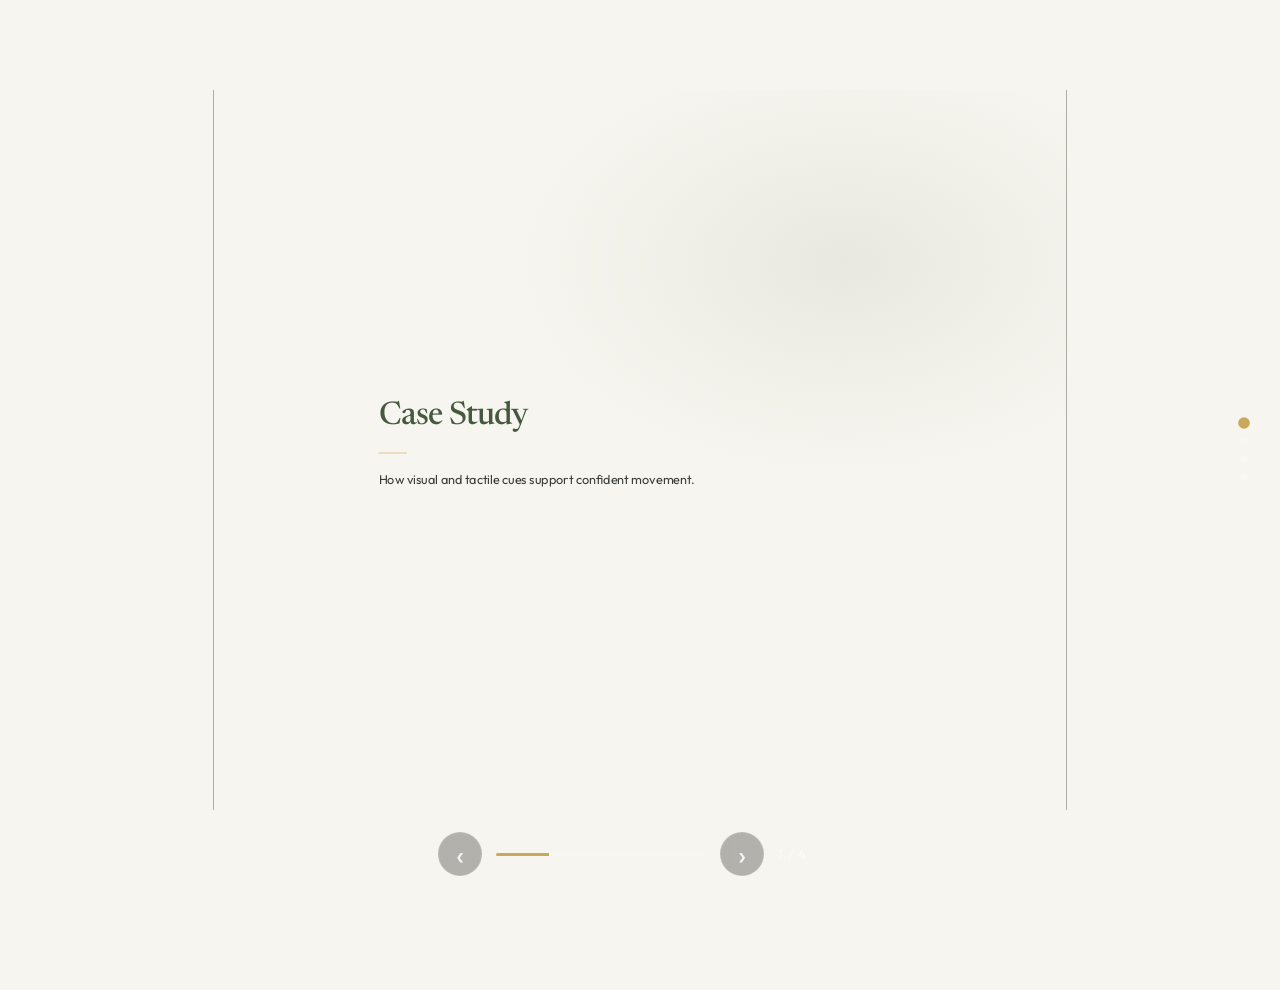
==== commit 6da206dd: "Add case study cover slide" ====
--- a/CaseStudy/index.html
+++ b/CaseStudy/index.html
@@ -54,6 +54,22 @@
             margin: 0 0 26px;
             justify-self: start;
             text-align: left;
+        }
+
+        .case-study-page .relation-slide .relation-text {
+            font-size: 20px;
+        }
+
+        .case-study-page .case-study-cover {
+            padding-left: 248px;
+        }
+
+        .case-study-page .case-study-cover .section-layout {
+            transform: translateY(-8px);
+        }
+
+        .case-study-page .case-study-cover .section-copy {
+            width: 680px;
         }
 
         .case-study-lightbox[hidden] {
@@ -220,6 +236,30 @@
                 line-height: 1.5;
             }
 
+            .case-study-page .case-study-cover {
+                justify-content: center;
+                align-items: flex-start;
+                padding: 40px 24px 112px;
+            }
+
+            .case-study-page .case-study-cover .section-layout {
+                width: 100%;
+                max-width: 560px;
+                transform: none;
+            }
+
+            .case-study-page .case-study-cover .section-copy {
+                width: 100%;
+            }
+
+            .case-study-page .case-study-cover .heading-xl {
+                font-size: clamp(44px, 14vw, 64px);
+            }
+
+            .case-study-page .case-study-cover .section-subtitle {
+                font-size: clamp(16px, 4.6vw, 21px);
+            }
+
             .case-study-page .finding-slide,
             .case-study-page .finding-slide.reverse {
                 flex-direction: column;
@@ -308,6 +348,7 @@
 
             .case-study-page .relation-text {
                 max-width: 560px;
+                font-size: clamp(15px, 4vw, 19px);
             }
 
             .case-study-page .case-study-project,
@@ -422,9 +463,20 @@
     <nav class="section-nav" id="sectionNav" aria-label="Slide navigation"></nav>
 
     <main class="stage" id="stage">
-        <section class="slide slide-dark active finding-slide" data-title="Visual Cues">
+        <section class="slide slide-light active section-slide case-study-cover" data-title="Case Study">
+            <div class="section-layout">
+                <div class="section-copy">
+                    <h1 class="heading-xl anim-1 editable-text">Case Study</h1>
+                    <div class="section-line anim-2"></div>
+                    <p class="section-subtitle anim-3 editable-text">How visual and tactile cues support confident
+                        movement.</p>
+                </div>
+            </div>
+        </section>
+
+        <section class="slide slide-dark finding-slide" data-title="Visual Cues">
             <div class="finding-copy">
-                <div class="anim-1 section-badge gold"><span class="dot"></span>4.1 Visual Cues</div>
+                <div class="anim-1 section-badge gold"><span class="dot"></span>Visual Cues</div>
                 <h2 class="heading-lg anim-2 editable-text">Visual guidance on the Elizabeth Line:</h2>
                 <p class="case-study-project anim-3 editable-text">The Elizabeth Line | London, United Kingdom</p>
                 <p class="body-md muted-light anim-4 editable-text">The Elizabeth Line offers a useful visual case. Its
@@ -449,7 +501,7 @@
                         alt="Hazelwood School route diagram"></figure>
             </div>
             <div class="finding-copy">
-                <div class="anim-1 section-badge sage"><span class="dot"></span>4.2 Tactile Cues</div>
+                <div class="anim-1 section-badge sage"><span class="dot"></span>Tactile Cues</div>
                 <h2 class="heading-lg anim-2 editable-text">Hazelwood School’s tactile wall</h2>
                 <p class="case-study-project anim-3 editable-text">Hazelwood School | Glasgow, United Kingdom</p>
                 <p class="body-md anim-4 editable-text">Hazelwood School was designed for children and young people with
@@ -459,14 +511,14 @@
         </section>
 
         <section class="slide slide-dark relation-slide" data-title="Vision and Touch" data-relation-version="2">
-            <div class="anim-1 section-badge gold"><span class="dot"></span>4.3 Vision and Touch</div>
+            <div class="anim-1 section-badge gold"><span class="dot"></span>Vision and Touch</div>
             <h2 class="heading-lg anim-2 editable-text">The Relationship Between Vision and Touch in The Enabling
                 Village</h2>
             <p class="case-study-project anim-3 editable-text">The Enabling Village | Singapore</p>
-            <p class="body-md muted-light relation-text anim-4 editable-text">The Enabling Village in Singapore
-                illustrates this synergy as a model for universal design. Its continuous pathway system, the "Enable
-                Lane," synthesizes visual and tactile cues. For low-vision visitors, high-contrast block colors
-                differentiate building zones and walking paths. This visual clarity is simultaneously reinforced by
+            <p class="body-md muted-light relation-text anim-4 editable-text">For low-vision visitors, high-contrast
+                block
+                colors differentiate building zones and walking paths. This visual clarity is simultaneously reinforced
+                by
                 varying tactile intensities: the darker, central areas of the path provide stronger tactile feedback,
                 while the lighter, peripheral areas offer weaker tactile sensations.</p>
             <div class="relation-images anim-5">
@@ -484,7 +536,7 @@
             <div id="progressFill"></div>
         </div>
         <button type="button" id="nextBtn" aria-label="Next slide">›</button>
-        <span id="slideCounter">1 / 3</span>
+        <span id="slideCounter">1 / 4</span>
     </div>
 
     <div class="case-study-lightbox" id="imageLightbox" hidden>
--- a/styles.css
+++ b/styles.css
@@ -240,6 +240,20 @@
     background: #fff;
 }
 
+.img-frame.white-contain {
+    background: #fff;
+}
+
+.img-frame.white-contain img {
+    object-fit: contain;
+    background: #fff;
+}
+
+.img-frame.side-white-pad {
+    padding-left: 28px;
+    padding-right: 28px;
+}
+
 .finding-card,
 .finding-card-dark,
 .chart-card,
@@ -948,6 +962,25 @@
     grid-template-rows: 1fr 1fr;
 }
 
+.finding-slide-expanded {
+    padding: 60px 72px;
+    gap: 34px;
+}
+
+.finding-slide-expanded .finding-copy {
+    flex: .8;
+}
+
+.finding-slide-expanded .finding-images {
+    flex: 1.28;
+    height: 900px;
+    gap: 12px;
+}
+
+.finding-slide-expanded .img-frame.side-white-pad {
+    padding: 18px 24px;
+}
+
 .relation-slide {
     grid-template-columns: 760px minmax(0, 1fr);
     grid-template-rows: auto auto auto 1fr;
@@ -1127,6 +1160,52 @@
     max-width: 820px;
 }
 
+.conclusion-insights {
+    display: grid;
+    grid-template-columns: repeat(3, minmax(0, 1fr));
+    gap: 12px;
+    max-width: 820px;
+    margin-top: 58px;
+}
+
+.conclusion-insight {
+    display: grid;
+    grid-template-columns: 54px minmax(0, 1fr);
+    gap: 10px;
+    align-items: center;
+    padding-right: 10px;
+    border-right: 1px solid rgba(200, 170, 90, .28);
+}
+
+.conclusion-insight:last-child {
+    border-right: 0;
+}
+
+.conclusion-insight svg {
+    width: 54px;
+    height: 54px;
+    color: var(--gold-300);
+    fill: none;
+    stroke: currentColor;
+    stroke-width: 2.3;
+    stroke-linecap: round;
+    stroke-linejoin: round;
+}
+
+.conclusion-insight h3 {
+    margin: 0 0 6px;
+    color: var(--gold-300);
+    font-size: 18px;
+    font-weight: 600;
+}
+
+.conclusion-insight p {
+    margin: 0;
+    color: var(--sage-200);
+    font-size: 13px;
+    line-height: 1.45;
+}
+
 .conclusion-image {
     flex: .9;
     height: 760px;
@@ -1177,7 +1256,7 @@
     display: flex;
     align-items: center;
     gap: 14px;
-    opacity: .08;
+    opacity: 0;
     transition: opacity .25s;
 }
 
@@ -1189,6 +1268,7 @@
 .controls button {
     width: 44px;
     height: 44px;
+    padding: 0;
     border-radius: 50%;
     border: 1px solid rgba(255, 255, 255, .12);
     color: rgba(255, 255, 255, .86);
@@ -1196,6 +1276,23 @@
     backdrop-filter: blur(10px);
     font-size: 30px;
     line-height: 1;
+    display: flex;
+    align-items: center;
+    justify-content: center;
+}
+
+body.controls-on-light .controls button {
+    border-color: rgba(26, 31, 26, .18);
+    color: rgba(26, 31, 26, .84);
+    background: rgba(255, 255, 255, .54);
+}
+
+body.controls-on-light .progress-bar {
+    background: rgba(26, 31, 26, .16);
+}
+
+body.controls-on-light #slideCounter {
+    color: rgba(26, 31, 26, .66);
 }
 
 .progress-bar {
@@ -1229,7 +1326,7 @@
     display: flex;
     flex-direction: column;
     gap: 10px;
-    opacity: .08;
+    opacity: 0;
     transition: opacity .25s;
 }
 
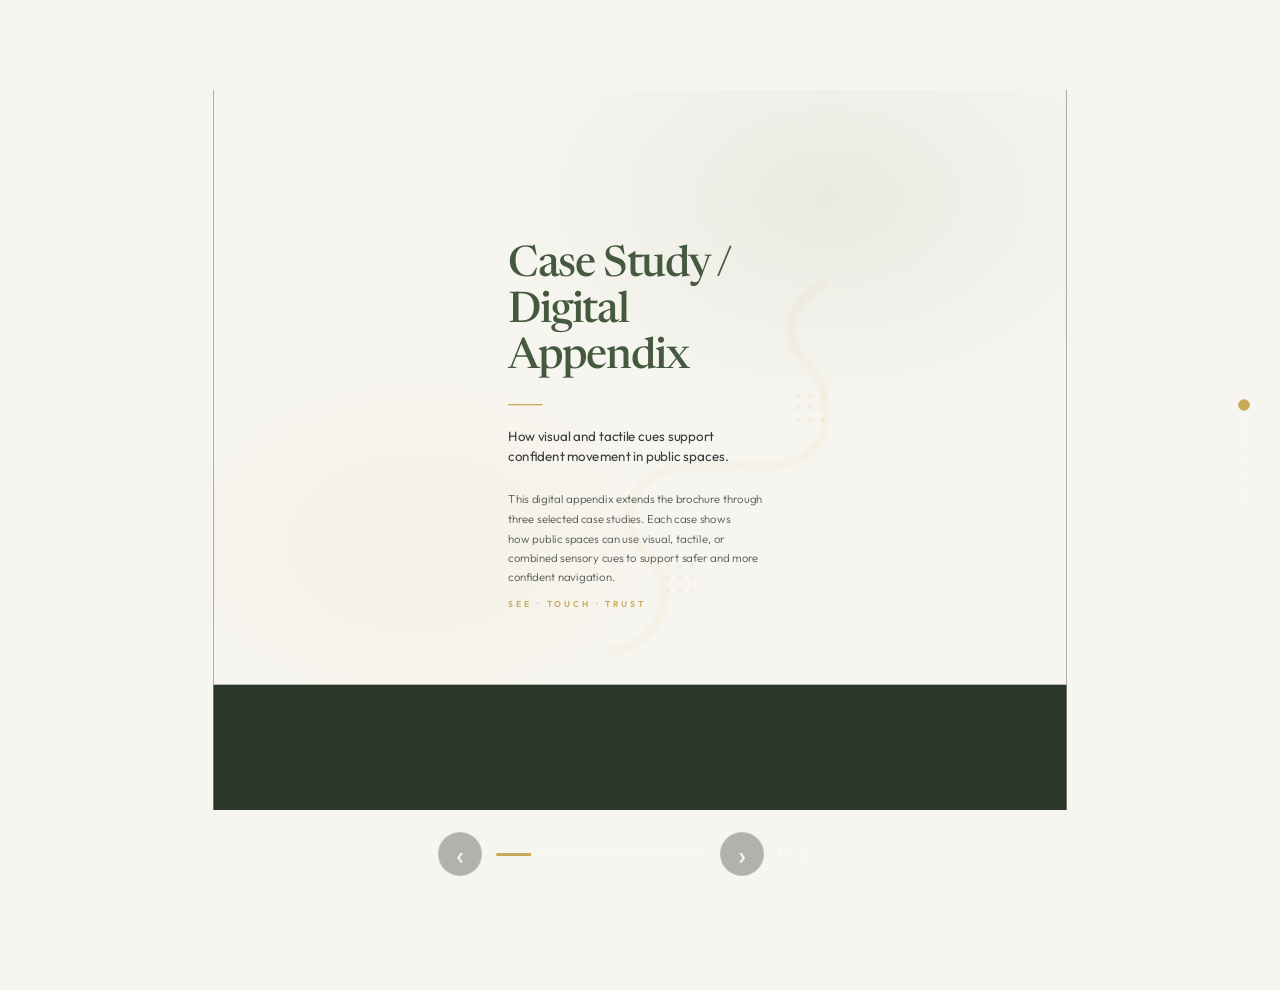
==== commit b809b5f2: "Update case study appendix slides" ====
--- a/CaseStudy/index.html
+++ b/CaseStudy/index.html
@@ -60,16 +60,380 @@
             font-size: 20px;
         }
 
-        .case-study-page .case-study-cover {
-            padding-left: 248px;
-        }
-
-        .case-study-page .case-study-cover .section-layout {
-            transform: translateY(-8px);
-        }
-
-        .case-study-page .case-study-cover .section-copy {
-            width: 680px;
+        .case-study-page .appendix-slide {
+            position: relative;
+            flex-direction: column;
+            align-items: center;
+            justify-content: center;
+            padding: 32px;
+            overflow: hidden;
+            text-align: left;
+        }
+
+        .case-study-page .appendix-light {
+            background: var(--cream);
+            color: var(--text-body);
+        }
+
+        .case-study-page .appendix-dark {
+            background: var(--sage-950);
+            color: rgba(255, 255, 255, .86);
+        }
+
+        .case-study-page .appendix-slide::before {
+            content: "";
+            position: absolute;
+            inset: 0;
+            pointer-events: none;
+        }
+
+        .case-study-page .appendix-light::before {
+            background:
+                radial-gradient(ellipse 680px 460px at 72% 18%, rgba(102, 120, 98, .09), transparent 72%),
+                radial-gradient(ellipse 520px 360px at 24% 76%, rgba(200, 170, 90, .06), transparent 70%);
+        }
+
+        .case-study-page .appendix-dark::before {
+            background:
+                radial-gradient(ellipse 720px 520px at 72% 10%, rgba(255, 255, 255, .05), transparent 72%),
+                radial-gradient(ellipse 600px 480px at 28% 76%, rgba(200, 170, 90, .08), transparent 72%);
+        }
+
+        .case-study-page .appendix-mobile-frame {
+            position: relative;
+            z-index: 1;
+            width: min(760px, 44vw);
+            min-height: min(1024px, 92vh);
+            box-sizing: border-box;
+            display: flex;
+            flex-direction: column;
+            overflow: hidden;
+        }
+
+        .case-study-page .case-study-cover .appendix-mobile-frame {
+            padding: clamp(150px, 22vh, 250px) 84px 82px;
+        }
+
+        .case-study-page .appendix-intro .appendix-mobile-frame {
+            padding: 72px 78px 54px;
+        }
+
+        .case-study-page .appendix-learned .appendix-mobile-frame {
+            width: min(900px, 58vw);
+            padding: 128px 62px 66px;
+        }
+
+        .case-study-page .appendix-title {
+            margin: 0;
+            color: var(--sage-800);
+            font-family: 'Newsreader', Georgia, serif;
+            font-size: 64px;
+            font-weight: 500;
+            line-height: 1.08;
+            letter-spacing: -.03em;
+            text-wrap: pretty;
+        }
+
+        .case-study-page .appendix-dark .appendix-title {
+            color: rgba(255, 255, 255, .92);
+        }
+
+        .case-study-page .appendix-line {
+            width: 52px;
+            height: 2px;
+            margin: 34px 0 30px;
+            background: var(--gold-400);
+            opacity: .86;
+        }
+
+        .case-study-page .appendix-lead {
+            margin: 0;
+            max-width: 540px;
+            color: var(--text-body);
+            font-size: 20px;
+            font-weight: 400;
+            line-height: 1.55;
+            text-wrap: pretty;
+        }
+
+        .case-study-page .appendix-body {
+            margin: 34px 0 0;
+            max-width: 560px;
+            color: rgba(36, 43, 34, .78);
+            font-size: 17px;
+            font-weight: 300;
+            line-height: 1.72;
+            text-wrap: pretty;
+        }
+
+        .case-study-page .appendix-dark .appendix-lead {
+            color: rgba(222, 197, 129, .92);
+            font-family: 'Newsreader', Georgia, serif;
+            font-size: 28px;
+            line-height: 1.2;
+        }
+
+        .case-study-page .appendix-dark .appendix-body {
+            color: rgba(255, 255, 255, .76);
+            font-size: 17px;
+            line-height: 1.7;
+        }
+
+        .case-study-page .appendix-footer {
+            margin-top: auto;
+            color: var(--gold-400);
+            font-size: 13px;
+            font-weight: 600;
+            letter-spacing: .34em;
+            text-transform: uppercase;
+        }
+
+        .case-study-page .appendix-dark .appendix-footer {
+            text-align: center;
+        }
+
+        .case-study-page .cover-route {
+            position: absolute;
+            right: -100px;
+            bottom: -62px;
+            width: 430px;
+            height: 640px;
+            color: rgba(200, 170, 90, .18);
+            pointer-events: none;
+        }
+
+        .case-study-page .appendix-kicker {
+            display: flex;
+            align-items: center;
+            gap: 10px;
+            margin: 0 0 28px;
+            color: var(--gold-400);
+            font-size: 13px;
+            font-weight: 600;
+            letter-spacing: .26em;
+            text-transform: uppercase;
+        }
+
+        .case-study-page .appendix-kicker::before {
+            content: "";
+            width: 7px;
+            height: 7px;
+            border-radius: 999px;
+            background: var(--gold-400);
+        }
+
+        .case-study-page .appendix-intro .appendix-title {
+            font-size: 64px;
+            line-height: 1.02;
+        }
+
+        .case-study-page .appendix-intro .appendix-line {
+            margin: 26px 0 28px;
+        }
+
+        .case-study-page .appendix-intro .appendix-body {
+            margin-top: 24px;
+            max-width: 600px;
+            line-height: 1.52;
+        }
+
+        .case-study-page .case-study-list {
+            display: grid;
+            gap: 14px;
+            margin: 30px 0 28px;
+        }
+
+        .case-study-page .case-study-item {
+            display: grid;
+            grid-template-columns: 88px 124px minmax(0, 1fr);
+            align-items: center;
+            min-height: 132px;
+            border: 1px solid rgba(102, 120, 98, .16);
+            border-radius: 8px;
+            background: rgba(255, 255, 255, .34);
+            box-shadow: 0 10px 30px rgba(42, 54, 40, .04);
+            overflow: hidden;
+        }
+
+        .case-study-page .case-study-number {
+            color: var(--gold-400);
+            font-family: 'Newsreader', Georgia, serif;
+            font-size: 56px;
+            font-weight: 500;
+            line-height: 1;
+            text-align: center;
+        }
+
+        .case-study-page .case-study-symbol {
+            height: 76%;
+            display: grid;
+            place-items: center;
+            border-left: 1px solid rgba(102, 120, 98, .18);
+        }
+
+        .case-study-page .case-study-symbol svg {
+            width: 88px;
+            height: 88px;
+        }
+
+        .case-study-page .case-study-text {
+            padding: 18px 22px 18px 0;
+        }
+
+        .case-study-page .case-study-card-title {
+            margin: 0 0 4px;
+            color: var(--sage-800);
+            font-family: 'Newsreader', Georgia, serif;
+            font-size: 28px;
+            font-weight: 600;
+            line-height: 1.05;
+        }
+
+        .case-study-page .case-study-card-source,
+        .case-study-page .case-study-card-note {
+            margin: 0;
+            color: rgba(36, 43, 34, .78);
+            font-size: 15px;
+            line-height: 1.35;
+        }
+
+        .case-study-page .case-study-card-source {
+            margin-bottom: 4px;
+            color: var(--sage-600);
+            font-weight: 400;
+        }
+
+        .case-study-page .appendix-closing {
+            margin: 0;
+            max-width: 640px;
+            color: rgba(36, 43, 34, .78);
+            font-size: 16px;
+            line-height: 1.45;
+        }
+
+        .case-study-page .closing-line {
+            width: 48px;
+            height: 1px;
+            margin: 0 0 20px;
+            background: var(--gold-400);
+        }
+
+        .case-study-page .learned-grid {
+            display: grid;
+            grid-template-columns: .88fr 1.12fr;
+            gap: 54px;
+            align-items: center;
+            flex: 1;
+        }
+
+        .case-study-page .learned-copy {
+            min-width: 0;
+        }
+
+        .case-study-page .learned-copy .appendix-title {
+            font-size: 64px;
+            line-height: .98;
+        }
+
+        .case-study-page .learned-copy .appendix-line {
+            margin: 36px 0 30px;
+        }
+
+        .case-study-page .learned-principles {
+            display: grid;
+            gap: 18px;
+        }
+
+        .case-study-page .learned-principle {
+            display: grid;
+            grid-template-columns: 84px 1px minmax(0, 1fr);
+            align-items: center;
+            gap: 22px;
+            min-height: 132px;
+            padding: 20px 24px 20px 18px;
+            border: 1px solid rgba(222, 197, 129, .36);
+            border-radius: 8px;
+            background: rgba(255, 255, 255, .045);
+            box-shadow: inset 0 1px 0 rgba(255, 255, 255, .045);
+        }
+
+        .case-study-page .learned-icon {
+            width: 76px;
+            height: 76px;
+            display: grid;
+            place-items: center;
+            border: 1px solid rgba(222, 197, 129, .52);
+            border-radius: 999px;
+            color: var(--gold-400);
+        }
+
+        .case-study-page .learned-icon svg {
+            width: 44px;
+            height: 44px;
+        }
+
+        .case-study-page .learned-rule {
+            width: 1px;
+            height: 76px;
+            background: rgba(222, 197, 129, .58);
+        }
+
+        .case-study-page .learned-title {
+            margin: 0 0 8px;
+            color: rgba(255, 255, 255, .9);
+            font-family: 'Newsreader', Georgia, serif;
+            font-size: 25px;
+            font-weight: 500;
+            line-height: 1;
+        }
+
+        .case-study-page .learned-note {
+            margin: 0;
+            color: rgba(255, 255, 255, .74);
+            font-size: 15px;
+            line-height: 1.42;
+        }
+
+        .case-study-page .learned-bottom {
+            margin-top: 42px;
+            text-align: center;
+        }
+
+        .case-study-page .learned-divider {
+            display: flex;
+            align-items: center;
+            gap: 0;
+            color: rgba(222, 197, 129, .65);
+        }
+
+        .case-study-page .learned-divider::before,
+        .case-study-page .learned-divider::after {
+            content: "";
+            height: 1px;
+            flex: 1;
+            background: currentColor;
+            opacity: .58;
+        }
+
+        .case-study-page .learned-divider span {
+            width: 7px;
+            height: 7px;
+            margin: 0 0;
+            border-radius: 999px;
+            background: var(--gold-400);
+        }
+
+        .case-study-page .learned-quote {
+            margin: 30px 0 20px;
+            color: rgba(222, 197, 129, .92);
+            font-family: 'Newsreader', Georgia, serif;
+            font-size: 28px;
+            font-style: italic;
+            line-height: 1.2;
+        }
+
+        .case-study-page .learned-bottom .appendix-line {
+            margin: 0 auto 22px;
         }
 
         .case-study-lightbox[hidden] {
@@ -191,6 +555,135 @@
                 background: var(--cream);
             }
 
+            .case-study-page .appendix-slide {
+                justify-content: flex-start;
+                align-items: center;
+                padding: 0 0 104px;
+            }
+
+            .case-study-page .appendix-mobile-frame,
+            .case-study-page .appendix-learned .appendix-mobile-frame {
+                width: 100%;
+                height: auto;
+                min-height: calc(100svh - 104px);
+                padding: clamp(48px, 10vh, 112px) clamp(34px, 11vw, 88px) 48px;
+                overflow: visible;
+            }
+
+            .case-study-page .case-study-cover .appendix-mobile-frame {
+                padding-top: clamp(152px, 24vh, 260px);
+            }
+
+            .case-study-page .appendix-intro .appendix-mobile-frame {
+                padding-top: clamp(44px, 7vh, 76px);
+            }
+
+            .case-study-page .appendix-learned .appendix-mobile-frame {
+                padding-top: clamp(56px, 9vh, 112px);
+                padding-bottom: 42px;
+            }
+
+            .case-study-page .appendix-title {
+                font-size: clamp(54px, 8.4vw, 72px);
+                line-height: 1.06;
+            }
+
+            .case-study-page .case-study-cover .appendix-title {
+                font-size: clamp(48px, 7.6vw, 66px);
+            }
+
+            .case-study-page .appendix-intro .appendix-title {
+                font-size: clamp(56px, 8.8vw, 76px);
+            }
+
+            .case-study-page .learned-copy .appendix-title {
+                font-size: clamp(54px, 8.6vw, 76px);
+            }
+
+            .case-study-page .appendix-line {
+                margin: 26px 0 28px;
+            }
+
+            .case-study-page .appendix-lead {
+                font-size: clamp(18px, 2.7vw, 22px);
+            }
+
+            .case-study-page .appendix-body {
+                font-size: clamp(16px, 2.15vw, 18px);
+                line-height: 1.7;
+            }
+
+            .case-study-page .cover-route {
+                right: -152px;
+                bottom: -82px;
+                width: min(56vw, 430px);
+                height: min(72vh, 640px);
+            }
+
+            .case-study-page .case-study-list {
+                gap: 13px;
+                margin: 28px 0 28px;
+            }
+
+            .case-study-page .case-study-item {
+                grid-template-columns: clamp(70px, 13vw, 94px) clamp(96px, 17vw, 128px) minmax(0, 1fr);
+                min-height: clamp(118px, 15vh, 146px);
+            }
+
+            .case-study-page .case-study-number {
+                font-size: clamp(46px, 7vw, 62px);
+            }
+
+            .case-study-page .case-study-symbol svg {
+                width: clamp(72px, 13vw, 94px);
+                height: clamp(72px, 13vw, 94px);
+            }
+
+            .case-study-page .case-study-card-title {
+                font-size: clamp(25px, 4.2vw, 32px);
+            }
+
+            .case-study-page .learned-grid {
+                grid-template-columns: minmax(0, .92fr) minmax(320px, 1.08fr);
+                gap: clamp(28px, 6vw, 58px);
+            }
+
+            .case-study-page .learned-principles {
+                gap: 17px;
+            }
+
+            .case-study-page .learned-principle {
+                grid-template-columns: 76px 1px minmax(0, 1fr);
+                min-height: 118px;
+                padding: 18px 18px 18px 16px;
+            }
+
+            .case-study-page .learned-icon {
+                width: 66px;
+                height: 66px;
+            }
+
+            .case-study-page .learned-icon svg {
+                width: 38px;
+                height: 38px;
+            }
+
+            .case-study-page .learned-rule {
+                height: 68px;
+            }
+
+            .case-study-page .learned-title {
+                font-size: clamp(23px, 3.7vw, 28px);
+            }
+
+            .case-study-page .learned-note {
+                font-size: clamp(14px, 2.1vw, 16px);
+            }
+
+            .case-study-page .learned-bottom {
+                margin-top: 34px;
+            }
+
             .case-study-page .section-slide {
                 justify-content: center;
                 align-items: flex-start;
@@ -234,30 +727,6 @@
                 max-width: 100%;
                 font-size: clamp(18px, 5vw, 22px);
                 line-height: 1.5;
-            }
-
-            .case-study-page .case-study-cover {
-                justify-content: center;
-                align-items: flex-start;
-                padding: 40px 24px 112px;
-            }
-
-            .case-study-page .case-study-cover .section-layout {
-                width: 100%;
-                max-width: 560px;
-                transform: none;
-            }
-
-            .case-study-page .case-study-cover .section-copy {
-                width: 100%;
-            }
-
-            .case-study-page .case-study-cover .heading-xl {
-                font-size: clamp(44px, 14vw, 64px);
-            }
-
-            .case-study-page .case-study-cover .section-subtitle {
-                font-size: clamp(16px, 4.6vw, 21px);
             }
 
             .case-study-page .finding-slide,
@@ -456,6 +925,104 @@
                 background: var(--gold-400);
             }
         }
+
+        @media (max-width: 560px) {
+
+            .case-study-page .appendix-mobile-frame,
+            .case-study-page .appendix-learned .appendix-mobile-frame {
+                padding-left: 28px;
+                padding-right: 28px;
+            }
+
+            .case-study-page .case-study-cover .appendix-mobile-frame {
+                padding-top: clamp(142px, 20vh, 190px);
+            }
+
+            .case-study-page .appendix-title,
+            .case-study-page .appendix-intro .appendix-title,
+            .case-study-page .learned-copy .appendix-title {
+                font-size: clamp(44px, 11.6vw, 56px);
+            }
+
+            .case-study-page .case-study-list {
+                gap: 12px;
+                margin: 24px 0;
+            }
+
+            .case-study-page .case-study-item {
+                grid-template-columns: 68px 82px minmax(0, 1fr);
+                min-height: 108px;
+            }
+
+            .case-study-page .case-study-number {
+                font-size: 43px;
+            }
+
+            .case-study-page .case-study-symbol svg {
+                width: 62px;
+                height: 62px;
+            }
+
+            .case-study-page .case-study-text {
+                padding: 14px 14px 14px 0;
+            }
+
+            .case-study-page .case-study-card-title {
+                font-size: 22px;
+            }
+
+            .case-study-page .case-study-card-source,
+            .case-study-page .case-study-card-note {
+                font-size: 13px;
+            }
+
+            .case-study-page .learned-grid {
+                display: block;
+            }
+
+            .case-study-page .learned-copy .appendix-line {
+                margin: 26px 0 24px;
+            }
+
+            .case-study-page .learned-principles {
+                margin-top: 28px;
+            }
+
+            .case-study-page .learned-principle {
+                grid-template-columns: 58px 1px minmax(0, 1fr);
+                gap: 14px;
+                min-height: 102px;
+                padding: 15px 14px 15px 12px;
+            }
+
+            .case-study-page .learned-icon {
+                width: 52px;
+                height: 52px;
+            }
+
+            .case-study-page .learned-icon svg {
+                width: 31px;
+                height: 31px;
+            }
+
+            .case-study-page .learned-rule {
+                height: 56px;
+            }
+
+            .case-study-page .learned-title {
+                font-size: 22px;
+                margin-bottom: 5px;
+            }
+
+            .case-study-page .learned-note {
+                font-size: 13px;
+                line-height: 1.34;
+            }
+
+            .case-study-page .learned-quote {
+                font-size: 24px;
+            }
+        }
     </style>
 </head>
 
@@ -463,13 +1030,219 @@
     <nav class="section-nav" id="sectionNav" aria-label="Slide navigation"></nav>
 
     <main class="stage" id="stage">
-        <section class="slide slide-light active section-slide case-study-cover" data-title="Case Study">
-            <div class="section-layout">
-                <div class="section-copy">
-                    <h1 class="heading-xl anim-1 editable-text">Case Study</h1>
-                    <div class="section-line anim-2"></div>
-                    <p class="section-subtitle anim-3 editable-text">How visual and tactile cues support confident
-                        movement.</p>
+        <section class="slide slide-light active appendix-slide appendix-light case-study-cover"
+            data-title="Case Study / Digital Appendix">
+            <div class="appendix-mobile-frame">
+                <h1 class="appendix-title anim-1 editable-text">Case Study /<br>Digital Appendix</h1>
+                <div class="appendix-line anim-2"></div>
+                <p class="appendix-lead anim-3 editable-text">How visual and tactile cues support confident movement in
+                    public spaces.</p>
+                <p class="appendix-body anim-4 editable-text">This digital appendix extends the brochure through three
+                    selected case studies. Each case shows how public spaces can use visual, tactile, or combined
+                    sensory
+                    cues to support safer and more confident navigation.</p>
+                <div class="appendix-footer anim-5">See · Touch · Trust</div>
+                <svg class="cover-route" viewBox="0 0 430 640" aria-hidden="true" focusable="false">
+                    <path
+                        d="M342 0c-70 24-88 86-42 132 54 54 34 142-54 150l-120 1c-84 2-126 77-70 130 58 55 22 144-67 149-68 4-105 30-107 92"
+                        fill="none" stroke="currentColor" stroke-width="16" stroke-linecap="round"
+                        stroke-linejoin="round" opacity=".22" />
+                    <path
+                        d="M342 0c-70 24-88 86-42 132 54 54 34 142-54 150l-120 1c-84 2-126 77-70 130 58 55 22 144-67 149-68 4-105 30-107 92"
+                        fill="none" stroke="currentColor" stroke-width="2" stroke-linecap="round"
+                        stroke-linejoin="round" stroke-dasharray="8 12" opacity=".48" />
+                    <g fill="currentColor" opacity=".42">
+                        <circle cx="286" cy="176" r="4" />
+                        <circle cx="304" cy="176" r="4" />
+                        <circle cx="322" cy="176" r="4" />
+                        <circle cx="286" cy="194" r="4" />
+                        <circle cx="304" cy="194" r="4" />
+                        <circle cx="322" cy="194" r="4" />
+                        <circle cx="286" cy="212" r="4" />
+                        <circle cx="304" cy="212" r="4" />
+                        <circle cx="322" cy="212" r="4" />
+                        <circle cx="90" cy="432" r="4" />
+                        <circle cx="108" cy="432" r="4" />
+                        <circle cx="126" cy="432" r="4" />
+                        <circle cx="90" cy="450" r="4" />
+                        <circle cx="108" cy="450" r="4" />
+                        <circle cx="126" cy="450" r="4" />
+                        <circle cx="90" cy="468" r="4" />
+                        <circle cx="108" cy="468" r="4" />
+                        <circle cx="126" cy="468" r="4" />
+                    </g>
+                </svg>
+            </div>
+        </section>
+
+        <section class="slide slide-light appendix-slide appendix-light appendix-intro"
+            data-title="Why These Case Studies?">
+            <div class="appendix-mobile-frame">
+                <div class="appendix-kicker anim-1">Introduction</div>
+                <h2 class="appendix-title anim-2 editable-text">Why These<br>Case Studies?</h2>
+                <div class="appendix-line anim-3"></div>
+                <p class="appendix-lead anim-4 editable-text">Three examples, three types of spatial guidance.</p>
+                <p class="appendix-body anim-5 editable-text">These cases were selected because they each show a
+                    different way of supporting visually impaired users in public spaces. Together, they help translate
+                    our research findings into clear design references.</p>
+                <div class="case-study-list anim-5">
+                    <article class="case-study-item">
+                        <div class="case-study-number">01</div>
+                        <div class="case-study-symbol">
+                            <svg viewBox="0 0 100 100" aria-hidden="true" focusable="false">
+                                <circle cx="50" cy="50" r="46" fill="rgba(200, 170, 90, .12)" />
+                                <path d="M22 69c10-29 20-43 28-43s18 14 28 43" fill="none" stroke="#455c42"
+                                    stroke-width="2.4" stroke-linecap="round" />
+                                <path d="M34 72 50 34l16 38" fill="none" stroke="#455c42" stroke-width="2.2"
+                                    stroke-linecap="round" />
+                                <path d="M50 34v40" fill="none" stroke="#455c42" stroke-width="1.7"
+                                    stroke-linecap="round" />
+                                <path d="M42 74h16l-8-40z" fill="#455c42" opacity=".72" />
+                            </svg>
+                        </div>
+                        <div class="case-study-text">
+                            <h3 class="case-study-card-title editable-text">Visual Cues</h3>
+                            <p class="case-study-card-source editable-text">Elizabeth Line</p>
+                            <p class="case-study-card-note editable-text">Lighting and contrast make routes and
+                                decision points easier to read.</p>
+                        </div>
+                    </article>
+                    <article class="case-study-item">
+                        <div class="case-study-number">02</div>
+                        <div class="case-study-symbol">
+                            <svg viewBox="0 0 100 100" aria-hidden="true" focusable="false">
+                                <circle cx="50" cy="50" r="46" fill="rgba(200, 170, 90, .12)" />
+                                <path d="M28 26h44M28 34h44M28 42h35M28 50h28M28 58h22" fill="none" stroke="#455c42"
+                                    stroke-width="2" stroke-linecap="round" />
+                                <path
+                                    d="M39 67V47c0-4 6-4 6 0v14-21c0-4 6-4 6 0v21-17c0-4 6-4 6 0v18-13c0-4 6-4 6 0v20c0 10-6 17-16 17h-3c-9 0-15-6-18-15l-3-11c-1-4 4-6 6-2l5 9z"
+                                    fill="#f1eadb" stroke="#455c42" stroke-width="2" stroke-linejoin="round" />
+                            </svg>
+                        </div>
+                        <div class="case-study-text">
+                            <h3 class="case-study-card-title editable-text">Tactile Cues</h3>
+                            <p class="case-study-card-source editable-text">Hazelwood School</p>
+                            <p class="case-study-card-note editable-text">Continuous tactile walls help users confirm
+                                direction and location.</p>
+                        </div>
+                    </article>
+                    <article class="case-study-item">
+                        <div class="case-study-number">03</div>
+                        <div class="case-study-symbol">
+                            <svg viewBox="0 0 100 100" aria-hidden="true" focusable="false">
+                                <circle cx="50" cy="50" r="46" fill="rgba(200, 170, 90, .12)" />
+                                <path d="M20 25v46M80 25v46M32 34v30M68 34v30M20 25l30 15 30-15M20 71l30-13 30 13"
+                                    fill="none" stroke="#455c42" stroke-width="2" stroke-linecap="round"
+                                    stroke-linejoin="round" />
+                                <path d="M50 42 34 78h32z" fill="#455c42" opacity=".76" />
+                            </svg>
+                        </div>
+                        <div class="case-study-text">
+                            <h3 class="case-study-card-title editable-text">Vision + Touch</h3>
+                            <p class="case-study-card-source editable-text">The Enabling Village</p>
+                            <p class="case-study-card-note editable-text">Color contrast and tactile surfaces work
+                                together to guide movement.</p>
+                        </div>
+                    </article>
+                </div>
+                <div class="closing-line anim-5"></div>
+                <p class="appendix-closing anim-5 editable-text">The cases are not presented as perfect solutions, but
+                    as references for understanding inclusive wayfinding.</p>
+            </div>
+        </section>
+
+        <section class="slide slide-dark appendix-slide appendix-dark appendix-learned" data-title="What We Learned">
+            <div class="appendix-mobile-frame">
+                <div class="learned-grid">
+                    <div class="learned-copy">
+                        <h2 class="appendix-title anim-1 editable-text">What We<br>Learned</h2>
+                        <div class="appendix-line anim-2"></div>
+                        <p class="appendix-lead anim-3 editable-text">Inclusive routes are built through connected cues.
+                        </p>
+                        <p class="appendix-body anim-4 editable-text">Across the three cases, inclusive design is not
+                            about adding isolated accessible features. It is about creating continuous cue systems that
+                            help people read space, confirm direction, and move with confidence.</p>
+                    </div>
+                    <div class="learned-principles anim-5">
+                        <article class="learned-principle">
+                            <div class="learned-icon">
+                                <svg viewBox="0 0 48 48" aria-hidden="true" focusable="false">
+                                    <path d="M14 12h16l4 4-4 4H14zM34 28H18l-4 4 4 4h16zM24 8v32" fill="none"
+                                        stroke="currentColor" stroke-width="2" stroke-linecap="round"
+                                        stroke-linejoin="round" />
+                                    <path d="M18 20h12M18 28h12" fill="none" stroke="currentColor" stroke-width="2"
+                                        stroke-linecap="round" />
+                                </svg>
+                            </div>
+                            <div class="learned-rule"></div>
+                            <div>
+                                <h3 class="learned-title editable-text">Clarity</h3>
+                                <p class="learned-note editable-text">Make routes and decision points easy to
+                                    understand.</p>
+                            </div>
+                        </article>
+                        <article class="learned-principle">
+                            <div class="learned-icon">
+                                <svg viewBox="0 0 48 48" aria-hidden="true" focusable="false">
+                                    <g fill="currentColor">
+                                        <circle cx="16" cy="16" r="2" />
+                                        <circle cx="24" cy="16" r="2" />
+                                        <circle cx="32" cy="16" r="2" />
+                                        <circle cx="16" cy="24" r="2" />
+                                        <circle cx="24" cy="24" r="2" />
+                                        <circle cx="32" cy="24" r="2" />
+                                        <circle cx="16" cy="32" r="2" />
+                                        <circle cx="24" cy="32" r="2" />
+                                        <circle cx="32" cy="32" r="2" />
+                                    </g>
+                                </svg>
+                            </div>
+                            <div class="learned-rule"></div>
+                            <div>
+                                <h3 class="learned-title editable-text">Continuity</h3>
+                                <p class="learned-note editable-text">Keep visual and tactile cues connected along the
+                                    route.</p>
+                            </div>
+                        </article>
+                        <article class="learned-principle">
+                            <div class="learned-icon">
+                                <svg viewBox="0 0 48 48" aria-hidden="true" focusable="false">
+                                    <circle cx="24" cy="24" r="16" fill="none" stroke="currentColor" stroke-width="2" />
+                                    <path d="m16 24 6 6 12-14" fill="none" stroke="currentColor" stroke-width="2"
+                                        stroke-linecap="round" stroke-linejoin="round" />
+                                </svg>
+                            </div>
+                            <div class="learned-rule"></div>
+                            <div>
+                                <h3 class="learned-title editable-text">Confirmation</h3>
+                                <p class="learned-note editable-text">Let users verify direction through touch,
+                                    contrast,
+                                    sound, or landmarks.</p>
+                            </div>
+                        </article>
+                        <article class="learned-principle">
+                            <div class="learned-icon">
+                                <svg viewBox="0 0 48 48" aria-hidden="true" focusable="false">
+                                    <path d="M24 7 38 13v11c0 9-5 15-14 18-9-3-14-9-14-18V13z" fill="none"
+                                        stroke="currentColor" stroke-width="2" stroke-linejoin="round" />
+                                    <path d="m17 24 5 5 10-12" fill="none" stroke="currentColor" stroke-width="2"
+                                        stroke-linecap="round" stroke-linejoin="round" />
+                                </svg>
+                            </div>
+                            <div class="learned-rule"></div>
+                            <div>
+                                <h3 class="learned-title editable-text">Protection</h3>
+                                <p class="learned-note editable-text">Keep accessible routes safe, clear, and
+                                    predictable.</p>
+                            </div>
+                        </article>
+                    </div>
+                </div>
+                <div class="learned-bottom anim-5">
+                    <div class="learned-divider"><span></span></div>
+                    <p class="learned-quote editable-text">Design the route, not just the object.</p>
+                    <div class="appendix-line"></div>
+                    <div class="appendix-footer">See · Touch · Trust</div>
                 </div>
             </div>
         </section>
@@ -536,7 +1309,7 @@
             <div id="progressFill"></div>
         </div>
         <button type="button" id="nextBtn" aria-label="Next slide">›</button>
-        <span id="slideCounter">1 / 4</span>
+        <span id="slideCounter">1 / 6</span>
     </div>
 
     <div class="case-study-lightbox" id="imageLightbox" hidden>
